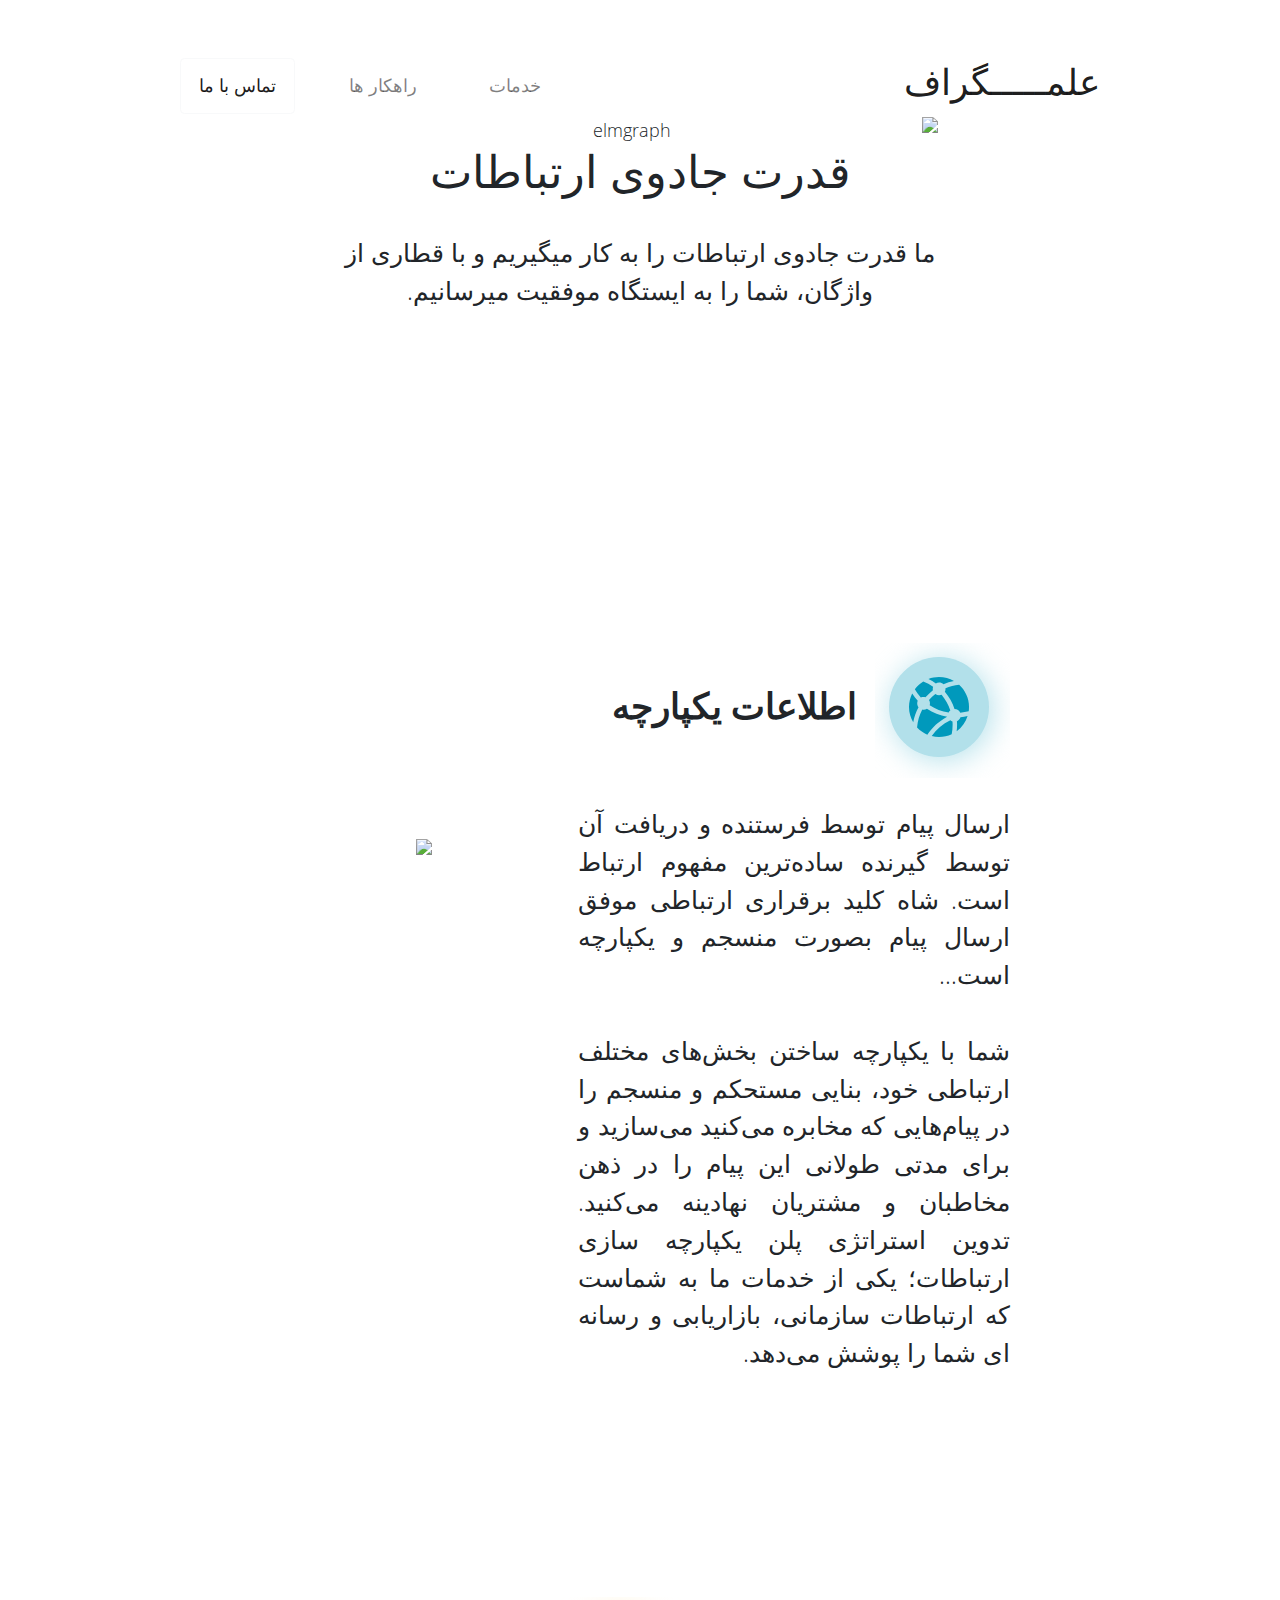
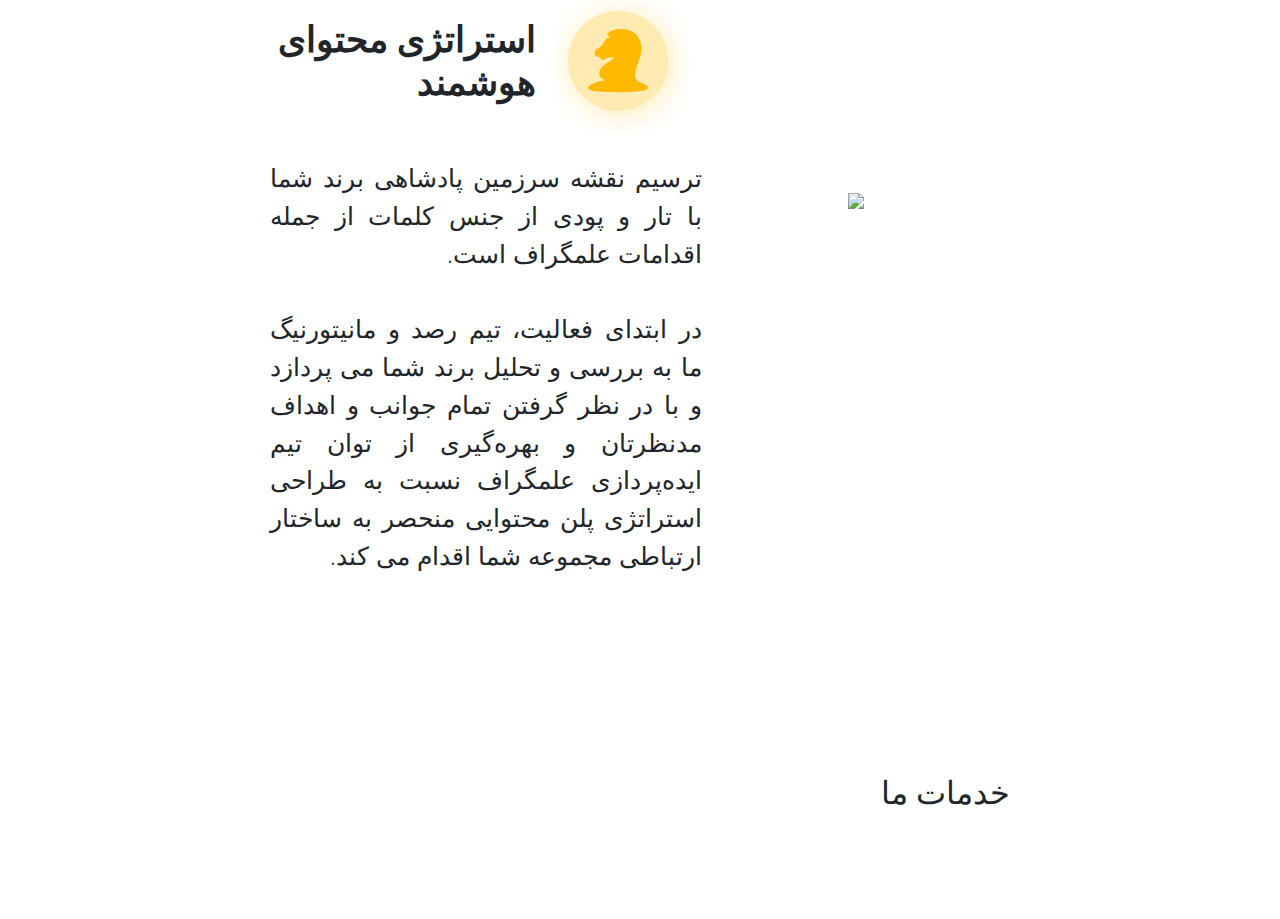
==== index.html @ 3b72de9f "first virsion" ====
<!DOCTYPE html>
<html lang="en">

<head>
  <meta charset="utf-8">
  <meta name="viewport" content="width=device-width, initial-scale=1, shrink-to-fit=no">
  <meta http-equiv="x-ua-compatible" content="ie=edge">
  <title>علمـــــگراف</title>
  <!-- Bootstrap core CSS -->
  <link rel="stylesheet" href="./css/bootstrap.min.css">
  <!-- Fluent Design Bootstrap -->
  <link rel="stylesheet" href="./css/fluent.css">
  <!-- Micon icons-->
  <link rel="stylesheet" href="./css/micon.min.css">
  <!-- Custom Styles-->
  <link rel="stylesheet" href="./css/style.css">
</head>

<body>

  <!-- Start your project here-->


  <!--Main Navigation-->
  <header class="my-5">

    <nav class="navbar navbar-expand-lg navbar-light">
      <div class="container-fluid px-8">
        <a class="navbar-brand" href="#"><h2><strong>علمـــــگراف</strong></h2></a>
        <button class="navbar-toggler" type="button" data-toggle="collapse" data-target="#navbarSupportedContent"
          aria-controls="navbarSupportedContent" aria-expanded="false" aria-label="Toggle navigation">
          <span class="navbar-toggler-icon"></span>
        </button>
        <div class="collapse navbar-collapse" id="navbarSupportedContent">
          <ul class="navbar-nav mr-auto">
            <li class="nav-item mx-3">
              <a class="nav-link" href="#">خدمات</a>
            </li>
            <li class="nav-item mx-3">
              <a class="nav-link" href="#">راهکار ها</a>
            </li>
            <li class="nav-item mx-3 active">
              <a class="nav-link border border-light rounded" href="#">تماس با ما <!--<span class="sr-only">(current)</span>--></a>
            </li>
          </ul>
        </div>
      </div>
    </nav>

    <div class="container-fluid px-8 flex-center">
      <div class="text-center wow fadeInUp d-flex flex-column align-items-center">
        <img class="img-fluid w-60" src="https://cdn.discordapp.com/attachments/441682651880095745/533031119420129280/strategy-img.png" alt="elmgraph" />
        <div class="w-100"></div>
        <h1>قدرت جادوی ارتباطات</h1>
        <br>
        <p class="font-size-medium mw-60">ما قدرت جادوی ارتباطات را به کار میگیریم و با قطاری از واژگان، شما را به ایستگاه موفقیت میرسانیم.</p>
      </div>
    </div>

  </header>
  <!--Main Navigation-->

  <!--Main Layout-->
  <main class="text-right py-5 mt-3">

    <div class="container-fluid px-15 clearfix">

      <div class="row align-items-stretch my-10">
        <div class="col-12 col-lg-7">
          <div class="w-100 d-flex my-4">
            <img class="d-flex ml-3 align-self-stretch" src="./assest/connection-img.png" alt="Generic placeholder image">
            <h2 class="mt-0 d-inline-block align-self-center font-weight-bold">اطلاعات یکپارچه</h2>
          </div>
        </div>
        <div class="col-12">
          <div class="row no-gutters">
            <div class="col-12 col-lg-7">
              <p class="font-size-medium text-justify">
                  ارسال پیام توسط فرستنده و دریافت آن توسط گیرنده ساده‌ترین مفهوم ارتباط است. شاه کلید برقراری ارتباطی موفق ارسال پیام بصورت منسجم و یکپارچه است…
                  
                  <br /><br />
    
                  شما با یکپارچه ساختن بخش‌های مختلف ارتباطی خود، بنایی مستحکم و منسجم را در پیام‌هایی که مخابره می‌کنید می‌سازید و برای مدتی طولانی این پیام را در ذهن مخاطبان و مشتریان نهادینه می‌کنید.
                  تدوین استراتژی پلن یکپارچه سازی ارتباطات؛ یکی از خدمات ما به شماست که ارتباطات سازمانی، بازاریابی و رسانه ای شما را پوشش می‌دهد.
              </p>
            </div>
            <div class="col-12 col-lg-5 p-4 text-center">
              <img class="h-100" src="https://mdbootstrap.com/img/Photos/Others/placeholder1.jpg" />
            </div>
          </div>
        </div>
      </div>

      <div class="row flex-row-reverse align-items-stretch my-10">
        <div class="col-12 col-lg-7">
          <div class="w-100 d-flex my-4">
            <img class="d-flex ml-3 align-self-stretch" src="./assest/strategy-img.png" alt="Generic placeholder image">
            <h2 class="mt-0 d-inline-block align-self-center font-weight-bold">استراتژی محتوای هوشمند</h2>
          </div>
        </div>
        <div class="col-12">
          <div class="row no-gutters">
            <div class="col-12 col-lg-7 order-2">
              <p class="font-size-medium text-justify">
                  ترسیم نقشه سرزمین پادشاهی برند شما با تار و پودی از جنس کلمات از جمله اقدامات علمگراف است.                  

                  <br /><br />

                  در ابتدای فعالیت، تیم رصد و مانیتورنیگ ما به بررسی و تحلیل برند شما می پردازد و با در نظر گرفتن تمام جوانب و اهداف مدنظرتان و بهره‌گیری از توان تیم ایده‌پردازی علمگراف نسبت به طراحی استراتژی پلن محتوایی منحصر به ساختار ارتباطی مجموعه شما اقدام می کند.
              </p>
            </div>
            <div class="col-12 col-lg-5 p-4 order-1 text-center">
              <img class="h-100" src="https://mdbootstrap.com/img/Photos/Others/placeholder1.jpg" />
            </div>
          </div>
        </div>
      </div>

      <div class="w-100 py-0 my-5">
        <h3 class="my-0">خدمات ما</h3>
      </div>

    </div>

  </main>
  <!--Main Layout-->

  <!-- /Start your project here-->

  <!-- Scripts -->
  <!-- JQuery -->
  <script type="text/javascript" src="./js/jquery-3.3.1.min.js"></script>
  <!-- Bootstrap tooltips -->
  <script type="text/javascript" src="./js/popper.min.js"></script>
  <!-- Bootstrap core JavaScript -->
  <script type="text/javascript" src="./js/bootstrap.min.js"></script>
</body>

</html>
---- css/style.css ----
html {
  font-size: 18px;
}

body {
  direction: rtl;
}

.font-size-big {
  font-size: 2rem !important
}

.font-size-huge {
  font-size: 3rem !important
}

.font-size-medium {
  font-size: 1.4rem !important
}

.w-60 {
  width: 60% !important; 
}

.mw-50 {
  max-width: 50% !important;
}

.mw-60 {
  max-width: 60% !important;
}

.my-10 {
  margin-top: 10rem;
  margin-bottom: 10rem;
}

.px-8 {
  padding-right: 8rem;
  padding-left: 8rem;
}

.px-15 {
  padding-right: 15rem;
  padding-left: 15rem;
}



.container-semi-fluid {
  width: 100% !important;
  padding: 5rem !important;
}
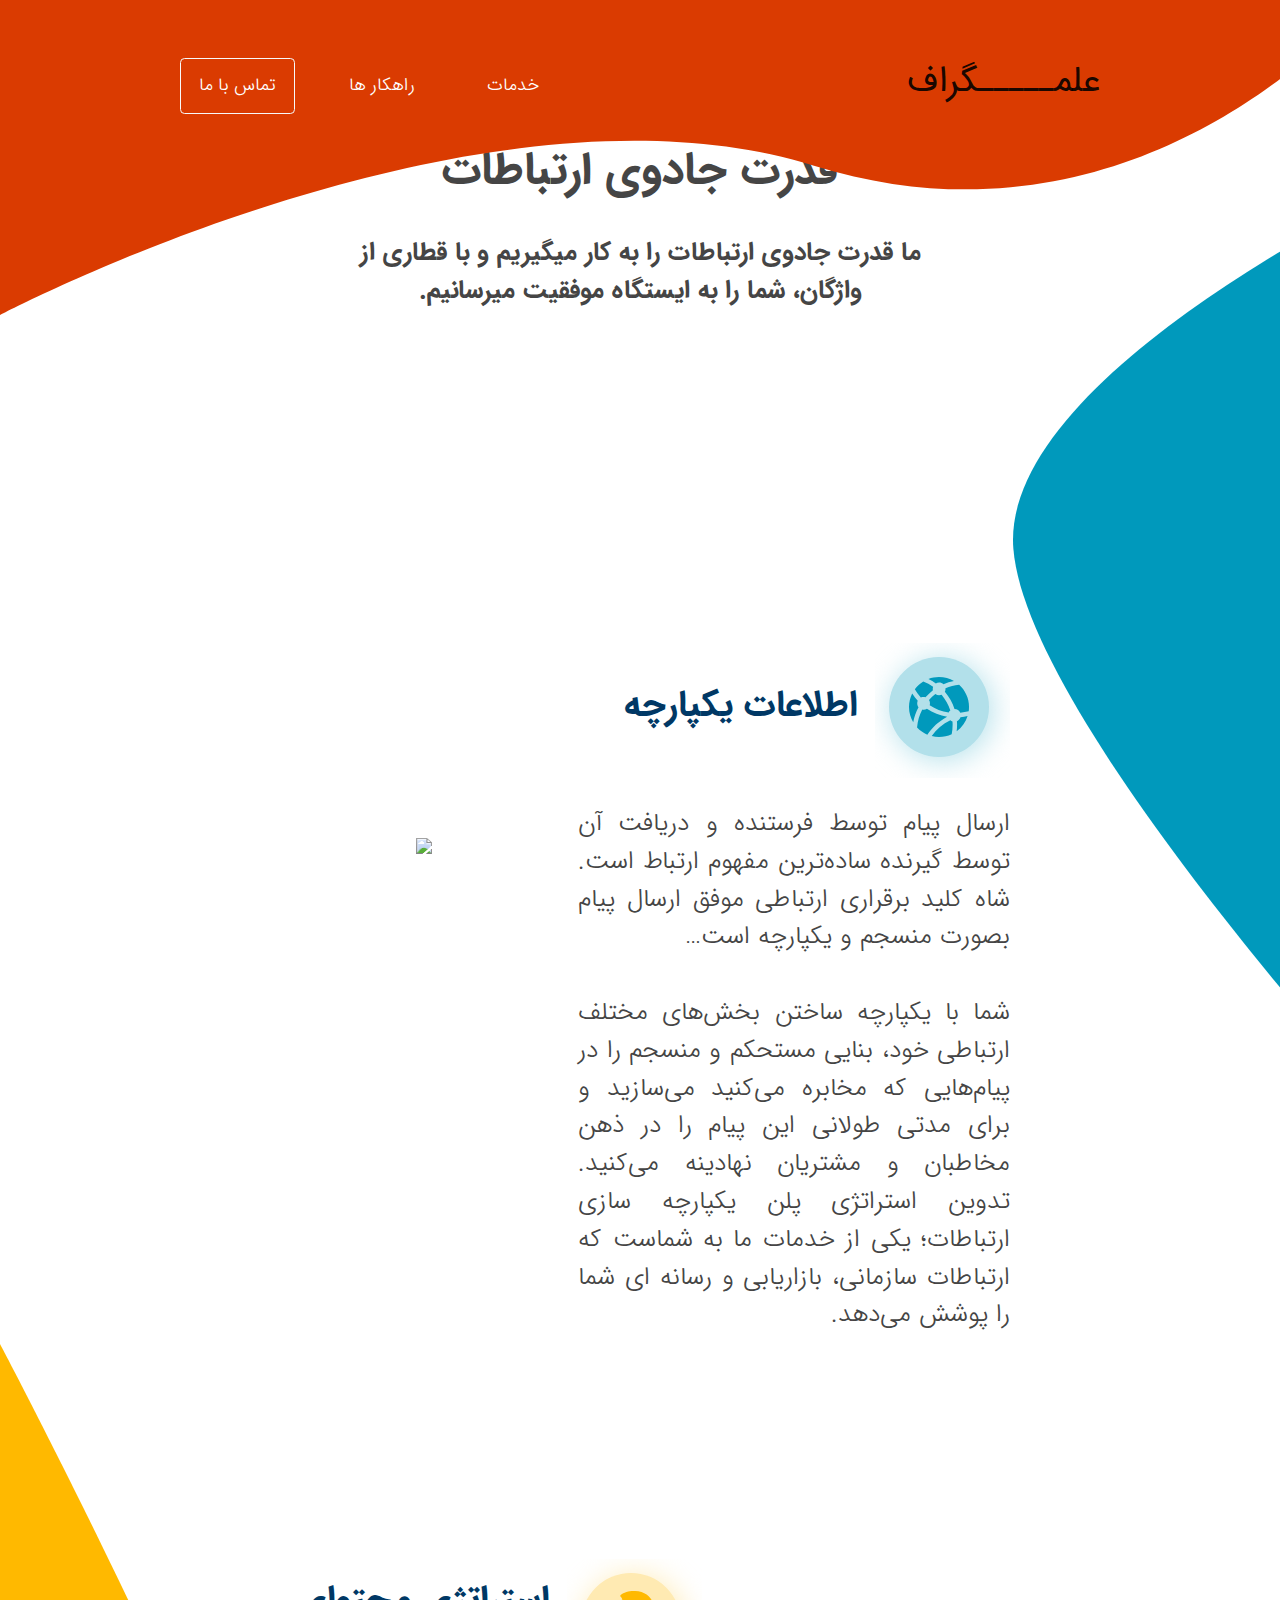
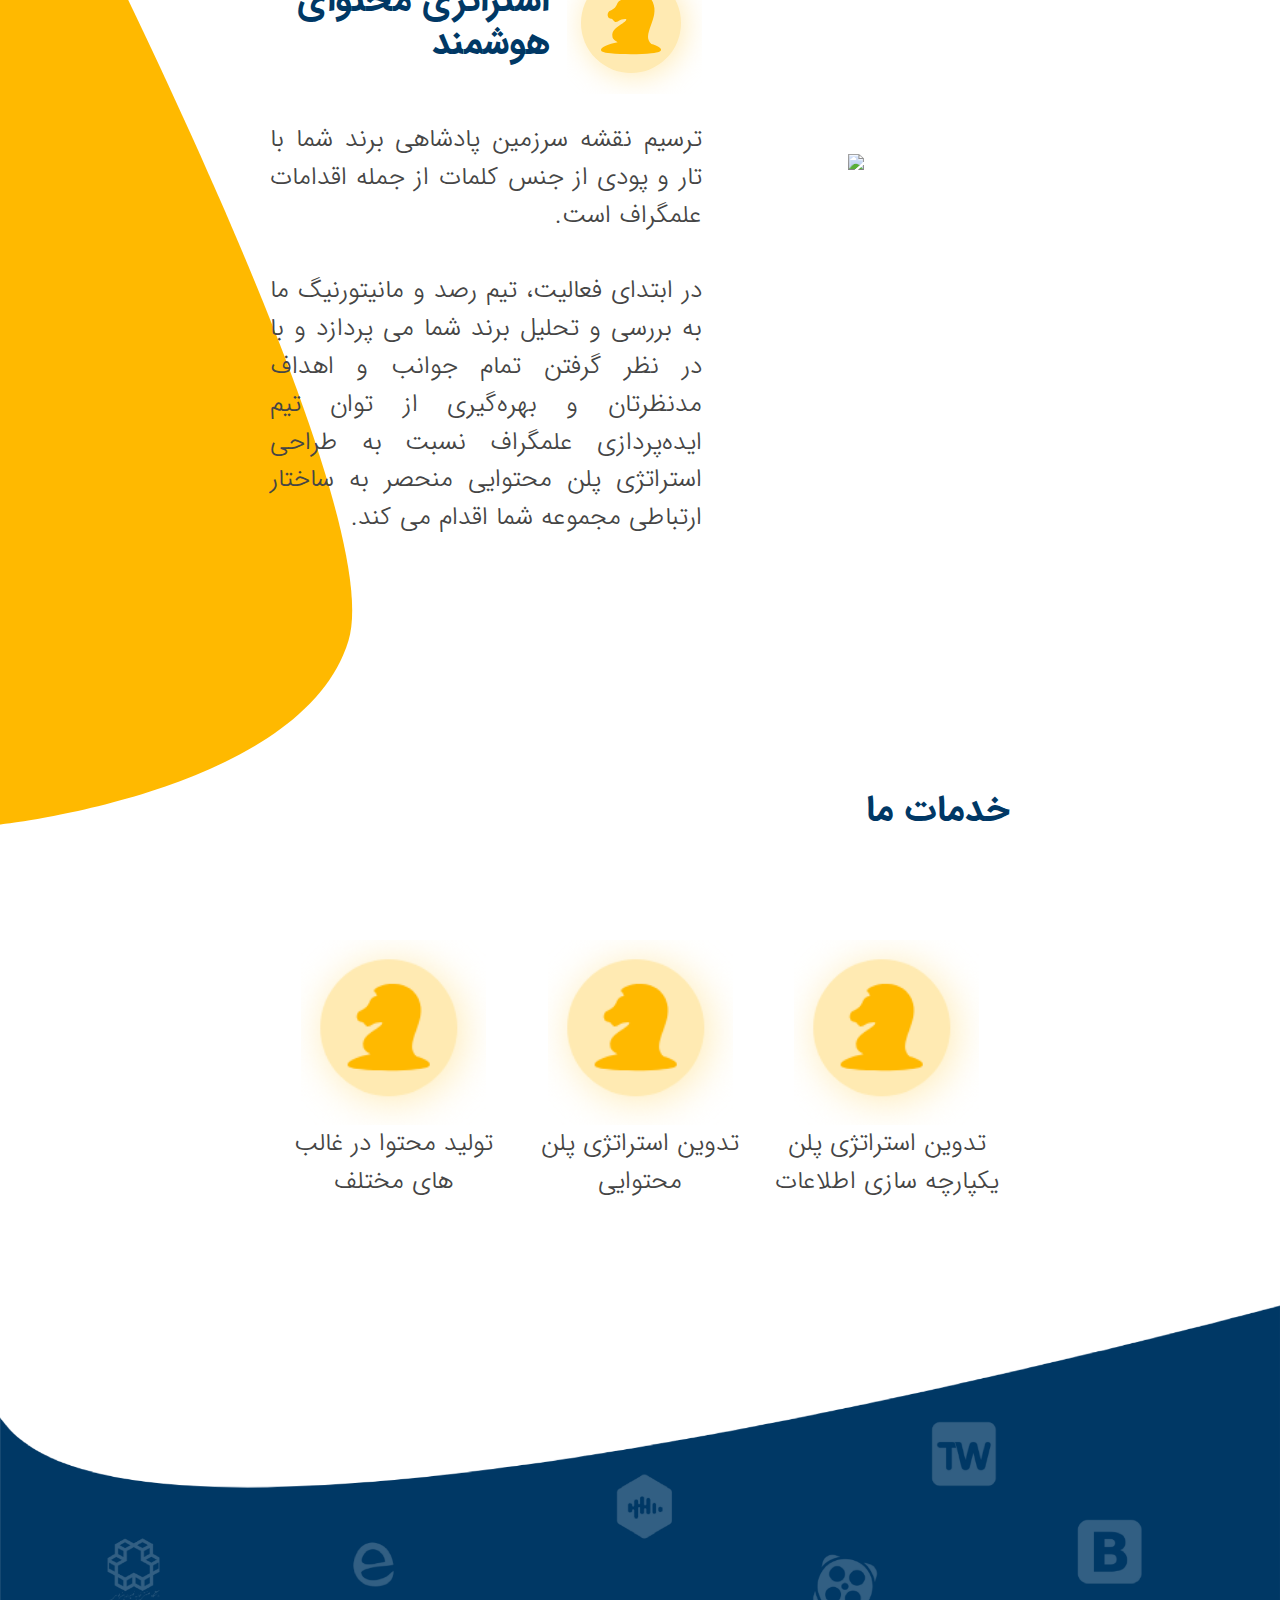
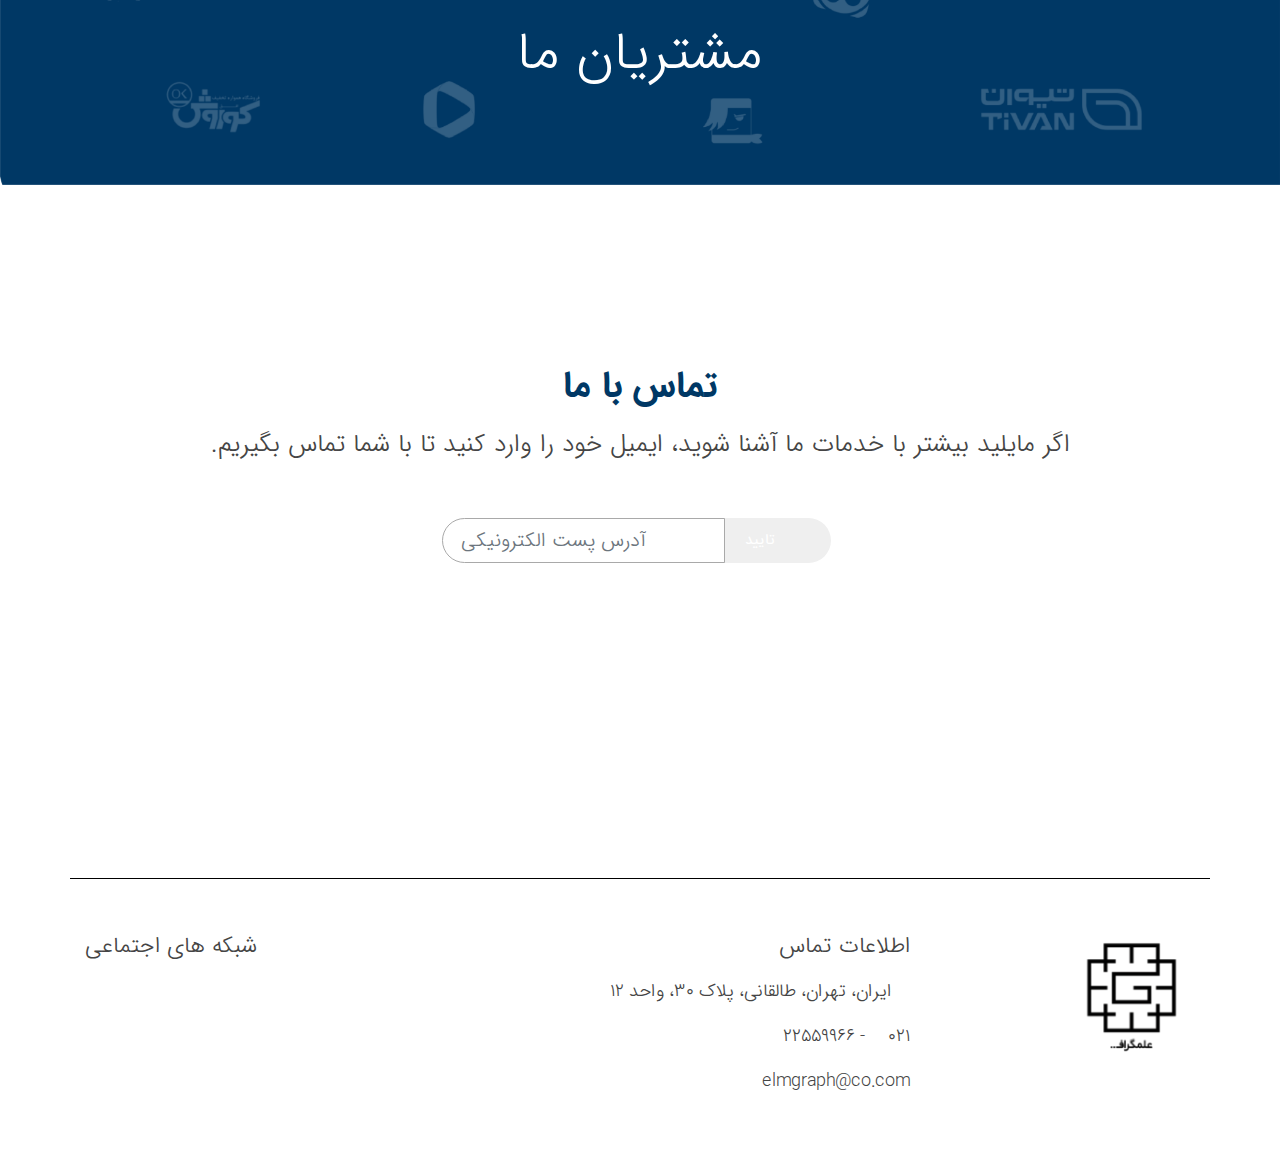
==== commit 93c65e2a: "desktop version" ====
--- a/index.html
+++ b/index.html
@@ -14,13 +14,17 @@
   <link rel="stylesheet" href="./css/micon.min.css">
   <!-- Custom Styles-->
   <link rel="stylesheet" href="./css/style.css">
+
+  <link rel="stylesheet" href="https://use.fontawesome.com/releases/v5.6.3/css/all.css" integrity="sha384-UHRtZLI+pbxtHCWp1t77Bi1L4ZtiqrqD80Kn4Z8NTSRyMA2Fd33n5dQ8lWUE00s/" crossorigin="anonymous">
+  
+  <link rel="stylesheet" href="./font/IRANSans/WebFonts/css/style.css">
 </head>
 
 <body>
 
   <!-- Start your project here-->
 
-
+  <img class="p-absolute top-0 left-0" src="./assest/red-glue.png" />
   <!--Main Navigation-->
   <header class="my-5">
 
@@ -34,13 +38,13 @@
         <div class="collapse navbar-collapse" id="navbarSupportedContent">
           <ul class="navbar-nav mr-auto">
             <li class="nav-item mx-3">
-              <a class="nav-link" href="#">خدمات</a>
+              <a class="nav-link text-white" href="#our-service">خدمات</a>
             </li>
             <li class="nav-item mx-3">
-              <a class="nav-link" href="#">راهکار ها</a>
+              <a class="nav-link text-white" href="#">راهکار ها</a>
             </li>
             <li class="nav-item mx-3 active">
-              <a class="nav-link border border-light rounded" href="#">تماس با ما <!--<span class="sr-only">(current)</span>--></a>
+              <a class="nav-link border border-light rounded text-white" href="#contact-us">تماس با ما <!--<span class="sr-only">(current)</span>--></a>
             </li>
           </ul>
         </div>
@@ -53,7 +57,7 @@
         <div class="w-100"></div>
         <h1>قدرت جادوی ارتباطات</h1>
         <br>
-        <p class="font-size-medium mw-60">ما قدرت جادوی ارتباطات را به کار میگیریم و با قطاری از واژگان، شما را به ایستگاه موفقیت میرسانیم.</p>
+        <p class="font-size-medium mw-60 font-weight-bold">ما قدرت جادوی ارتباطات را به کار میگیریم و با قطاری از واژگان، شما را به ایستگاه موفقیت میرسانیم.</p>
       </div>
     </div>
 
@@ -63,16 +67,17 @@
   <!--Main Layout-->
   <main class="text-right py-5 mt-3">
 
-    <div class="container-fluid px-15 clearfix">
-
-      <div class="row align-items-stretch my-10">
+    <div class="container-fluid px-0 clearfix">
+
+      <div class="row no-gutters p-relative align-items-stretch my-10 px-15">
+        <img class="p-absolute" style="top: -25rem; right: -9rem" src="./assest/blue-glue.png" class="p-absolute"/>
         <div class="col-12 col-lg-7">
           <div class="w-100 d-flex my-4">
             <img class="d-flex ml-3 align-self-stretch" src="./assest/connection-img.png" alt="Generic placeholder image">
-            <h2 class="mt-0 d-inline-block align-self-center font-weight-bold">اطلاعات یکپارچه</h2>
-          </div>
-        </div>
-        <div class="col-12">
+            <h2 class="mt-0 d-inline-block align-self-center text-blue font-weight-bold">اطلاعات یکپارچه</h2>
+          </div>
+        </div>
+        <div class="col-12 p-relative">
           <div class="row no-gutters">
             <div class="col-12 col-lg-7">
               <p class="font-size-medium text-justify">
@@ -91,11 +96,12 @@
         </div>
       </div>
 
-      <div class="row flex-row-reverse align-items-stretch my-10">
+      <div class="row no-gutters p-relative flex-row-reverse align-items-stretch my-10 px-15 overflow-x-hidden">
+        <img class="p-absolute" style="bottom: -15rem; left: 0rem" src="./assest/yellow-glue.png" class="p-absolute"/>
         <div class="col-12 col-lg-7">
           <div class="w-100 d-flex my-4">
             <img class="d-flex ml-3 align-self-stretch" src="./assest/strategy-img.png" alt="Generic placeholder image">
-            <h2 class="mt-0 d-inline-block align-self-center font-weight-bold">استراتژی محتوای هوشمند</h2>
+            <h2 class="mt-0 d-inline-block align-self-center text-blue font-weight-bold">استراتژی محتوای هوشمند</h2>
           </div>
         </div>
         <div class="col-12">
@@ -116,14 +122,126 @@
         </div>
       </div>
 
-      <div class="w-100 py-0 my-5">
-        <h3 class="my-0">خدمات ما</h3>
+      <div class="w-100 py-5 px-15" id="our-service">
+        <h2 class="my-0 text-blue font-weight-bold">خدمات ما</h2>
+      </div>
+
+      <div class="row no-gutters align-items-center my-5 px-15">
+        <div class="col square-col p-0 d-flex">
+          <div class="square-col-contet w-100 m-0 p-0 text-center">
+            <img class="d-flex mx-auto w-75 align-self-stretch" src="./assest/strategy-img.png" alt="Generic placeholder image">            
+            <p class="font-size-medium p-0 m-0">
+              تدوین استراتژی پلن یکپارچه سازی اطلاعات
+            </p>
+          </div>
+        </div>
+        <div class="col square-col p-0 d-flex">
+          <div class="square-col-contet w-100 m-0 p-0 text-center">
+            <img class="d-flex mx-auto w-75 align-self-stretch" src="./assest/strategy-img.png" alt="Generic placeholder image">            
+            <p class="font-size-medium p-0 m-0">
+              تدوین استراتژی پلن محتوایی
+            </p>
+          </div>
+        </div>
+        <div class="col square-col p-0 d-flex">
+          <div class="square-col-contet w-100 m-0 p-0 text-center">
+            <img class="d-flex mx-auto w-75 align-self-stretch" src="./assest/strategy-img.png" alt="Generic placeholder image">            
+            <p class="font-size-medium p-0 m-0">
+              تولید محتوا در غالب های مختلف
+            </p>
+          </div>
+        </div>
+      </div>
+
+      <div class="row no-gutters justify-content-center p-relative w-100 p-0 m-0">
+        <img class="w-100 h-100" src="./assest/customers-background-img.png" />
+        <p class="p-absolute bottom-5rem m-0 p-0 font-size-huge text-white">مشتریان ما</p>
+      </div>
+
+      <div class="row no-gutters my-10 flex-column justify-content-center" id="contact-us">
+        <h2 class="text-center text-blue font-weight-bold mb-3">تماس با ما</h2>
+        <p class="font-size-medium text-center mb-5">اگر مایلید بیشتر با خدمات ما آشنا شوید، ایمیل خود را وارد کنید تا با شما تماس بگیریم.</p>
+        <form class="form-inline md-form flex-row-reverse mx-auto mb-4 min-width-300">
+          <input class="form-control outline-none mr-0 smooth-rounded-left px-3 text-left" type="email" placeholder="آدرس پست الکترونیکی" aria-label="Search">
+          <button class="btn aqua-gradient btn-sm text-white align-self-stretch smooth-rounded my-0 ml-0 px-5 ml--3" type="submit">تایید</button>
+        </form>
       </div>
 
     </div>
 
   </main>
   <!--Main Layout-->
+
+  <!-- Footer -->
+  <footer class="font-small py-5">
+    <!-- Footer Links -->
+    <div class="container text-center text-md-left myfooter pt-5">
+      <!-- Grid row -->
+      <div class="row">
+        <!-- Grid column -->
+        <div class="col-md-3 d-flex mt-md-0 mt-3 ml-auto">
+          <!-- Content -->
+          <img class="w-50 h-auto align-self-baseline" src="./assest/footer/logo.png" />
+        </div>
+        <!-- Grid column -->
+
+        <hr class="clearfix w-100 d-md-none pb-3">
+
+        <!-- Grid column -->
+        <div class="col-md-6 mb-md-0 mb-3 text-right">
+            <!-- Links -->
+            <h5 class="text-uppercase">اطلاعات تماس</h5>
+            <div class="mt-3">
+              <div class="my-3">
+                <span>
+                  <i class="fas fa-map-marker-alt fa-lg white-text ml-3"></i>
+                  ایران، تهران، طالقانی، پلاک ۳۰، واحد ۱۲
+                </span>
+              </div>
+              <div class="my-3">
+                <span>
+                  <i class="fas fa-phone fa-lg white-text ml-3"></i>
+                  ۰۲۱ - ۲۲۵۵۹۹۶۶
+                </span>
+              </div>
+              <div class="my-3">
+                <span>
+                  <i class="fas fa-envelope fa-lg white-text ml-3"></i>
+                  elmgraph@co.com
+                </span>
+              </div>
+            </div>
+          </div>
+          <!-- Grid column -->
+
+          <!-- Grid column -->
+          <div class="col-md-3 mb-md-0 mb-3 flex-center">
+            <!-- Links -->
+            <h5 class="w-100 text-uppercase">شبکه های اجتماعی</h5>
+            
+            <div class="d-flex flex-row mt-3 mr-5">
+              <a class="fb-ic">
+                <i class="fab fa-linkedin-in fa-lg white-text mr-md-5 mr-3 fa-2x"> </i>
+              </a>
+              <a class="fb-ic">
+                <i class="fab fa-instagram fa-lg white-text mr-md-5 mr-3 fa-2x"> </i>
+              </a>
+              <a class="fb-ic">
+                <i class="fab fa-facebook-f fa-lg white-text mr-md-5 mr-3 fa-2x"> </i>
+              </a>
+            </div>
+          </div>
+          <!-- Grid column -->
+
+      </div>
+      <!-- Grid row -->
+
+    </div>
+    <!-- Footer Links -->
+
+  </footer>
+  <!-- Footer -->
+
 
   <!-- /Start your project here-->
 
--- a/css/style.css
+++ b/css/style.css
@@ -4,6 +4,16 @@
 
 body {
   direction: rtl;
+  overflow-x: hidden;
+  color: #454545 !important;
+}
+
+.text-blue {
+  color: #003865 !important;
+}
+
+.text-grey {
+  color: #454545 !important;
 }
 
 .font-size-big {
@@ -31,23 +41,111 @@
 }
 
 .my-10 {
-  margin-top: 10rem;
-  margin-bottom: 10rem;
+  margin-top: 10rem !important;
+  margin-bottom: 10rem !important;
 }
 
 .px-8 {
-  padding-right: 8rem;
-  padding-left: 8rem;
+  padding-right: 8rem !important;
+  padding-left: 8rem !important;
 }
 
 .px-15 {
-  padding-right: 15rem;
-  padding-left: 15rem;
+  padding-right: 15rem !important;
+  padding-left: 15rem !important;
 }
 
-
+.min-width-300 {
+  min-width: 300px;
+}
 
 .container-semi-fluid {
   width: 100% !important;
   padding: 5rem !important;
+}
+
+.pt-100 {
+  padding-top: 100%;
+}
+
+.outline-none {
+  outline: none !important
+}
+
+.square-col:before {
+  content: '';
+  width: 0;
+  padding-top: 100%;
+}
+
+/* .square-col:before {
+  content: '';
+  width: 0;
+} */
+
+.square-col:before,
+.square-col-contet {
+  white-space: normal;
+  display: inline-block;
+  vertical-align: middle;
+  max-width: 100%;
+}
+
+.square-col:before {
+  padding-top: 100%;
+  /* makes expand to a square */
+}
+
+.square-col:hover {
+  box-shadow: 1px 1px 1px 1px black
+}
+
+.bottom-5rem {
+  bottom: 5rem;
+}
+
+.p-absolute {
+  position: absolute;
+}
+
+.p-relative {
+  position: relative;
+}
+
+.smooth-rounded-left {
+  border-top-left-radius: 40px !important;
+  border-bottom-left-radius: 40px !important;
+}
+
+.smooth-rounded-right {
+  border-top-right-radius: 40px !important;
+  border-bottom-right-radius: 40px !important;
+}
+
+.smooth-rounded {
+  border-radius: 40px !important;
+}
+
+.ml--3 {
+  margin-left: -2rem !important;
+}
+
+.mr--3 {
+  margin-right: -2rem !important;
+}
+
+.myfooter {
+  border-top: 1px solid black
+}
+
+.top-0 {
+  top: 0 !important;
+}
+
+.left-0 {
+  left: 0 !important;
+}
+
+.nav-item .nav-link:hover {
+  text-decoration: none !important;
 }--- a/font/IRANSans/WebFonts/css/style.css
+++ b/font/IRANSans/WebFonts/css/style.css
@@ -0,0 +1,189 @@
+﻿@import url(fontiran.css); /* لینک فایلی که وظیفه بارگذاری فونت ها را برعهده دارد */
+body {
+	font-family: IRANSans !important;
+	font-weight: 300;
+	direction: rtl;
+	margin: 0;
+}
+h1, h2, h3, h4, h5, h6,input, textarea {
+	font-family: IRANSans !important;
+}
+h1 {
+	font-weight: bold;
+}
+.wrapper {
+	max-width: 900px;
+	margin: 0 auto;
+}
+.ltr {
+	direction: ltr;
+}
+.text-right {
+	text-align: right;
+}
+.text-center {
+	text-align: center;
+}
+.text-left {
+	text-align: left;
+}
+.text-small {
+	font-size: 0.8em;
+}
+.text-xsmall {
+	font-size: 0.6em;
+}
+.text-large {
+	font-size: 1.2em;
+}
+.text-xlarge {
+	font-size: 1.4em;
+}
+.text-underline {
+	text-decoration:underline;
+}
+.text-ultralight {
+	font-weight: 200;
+}
+.text-light {
+	font-weight: 300;
+}
+.text-regular {
+	font-weight: normal;
+}
+.text-medium {
+	font-weight: 500;
+}
+.text-bold {
+	font-weight: bold;
+}
+.text-black {
+	font-weight: 900;
+}
+blockquote {
+	font-weight: 500;
+	padding: 10px;
+	border: 1px dashed #666666;
+}
+
+.mainbox {
+	width: 100%;
+	background-color: #EFEFEF;
+	display: table;
+	margin-bottom: 30px;
+	border-right: 8px solid #FFFF33;
+}
+
+.mainboxnegativ {
+	width: 100%;
+	background-color: #000000;
+	display: table;
+	margin-bottom: 30px;
+	border-right: 8px solid #FFFF33;
+	color: #F9F9F9;
+}
+
+.mainbox2 {
+	font-size: 1em;
+	width: 90%;
+	padding-right: 20px;
+	padding-top: 10px;
+	padding-bottom: 10px;
+}
+
+.mainbox3 {
+	width: 100%;
+	background-color: #b8b8b8;
+	display: table;
+	margin-bottom: 30px;
+	border-right: 8px solid #bd70ff;
+}
+
+.mainbox2negativ {
+	font-size: 1em;
+	color: #F9F9F9;
+	background-color: #000000;
+	padding-right: 20px;
+}
+
+.farsiparagraph {
+	font-size: 1em;
+	width: 47%;
+	float:right;
+	padding-right: 20px;
+	padding-top: 10px;
+	padding-bottom: 10px;
+
+}
+.englishparagraph {
+	font-size: 1em;
+	width: 47%;
+	float: left;
+	direction:ltr;
+	padding-left: 20px;
+	padding-top: 10px;
+	padding-bottom: 10px;
+
+
+}
+.rightbox {
+	width: 60%;
+	padding-right: 20px;
+	padding-left: 5px;
+	float: right;
+	margin-left: 10px;
+	margin-bottom: 0px;
+	min-width: 0px;
+	background-color: #F7F7F7;
+
+}
+
+.titelbox {
+	width: 60%;
+	padding-right: 25px;
+	padding-left: 0px;
+	float: right;
+	margin-left: 10px;
+	margin-bottom: 0px;
+	min-width: 0px;
+	background-color: #F2F2F2;
+	color: #4B4B4B;
+}
+
+
+.lefttbox {
+	
+	padding-right: 20px;
+	padding-left: 4px;
+	float: right;
+	margin-bottom: 10px;
+	min-width: 0px;
+}
+
+.alphabet {
+	width: 35%;
+	float: left;
+	font-size: 21em;
+	text-align: center;
+	font-weight: 500;
+	color: #999999;
+}
+
+.alphabet2 {
+	width: 35%;
+	float: left;
+	direction: ltr;
+	font-size: 1.6em;
+	text-align: left;
+	font-weight: 500;
+	color: #333333;
+	margin-top: 100px;
+}
+.footer {
+	font-weight: 300;
+	font-size: 0.7em;
+	text-align: center;
+	direction: ltr;
+	margin-bottom: 0px;
+	padding-bottom: 0px;
+}
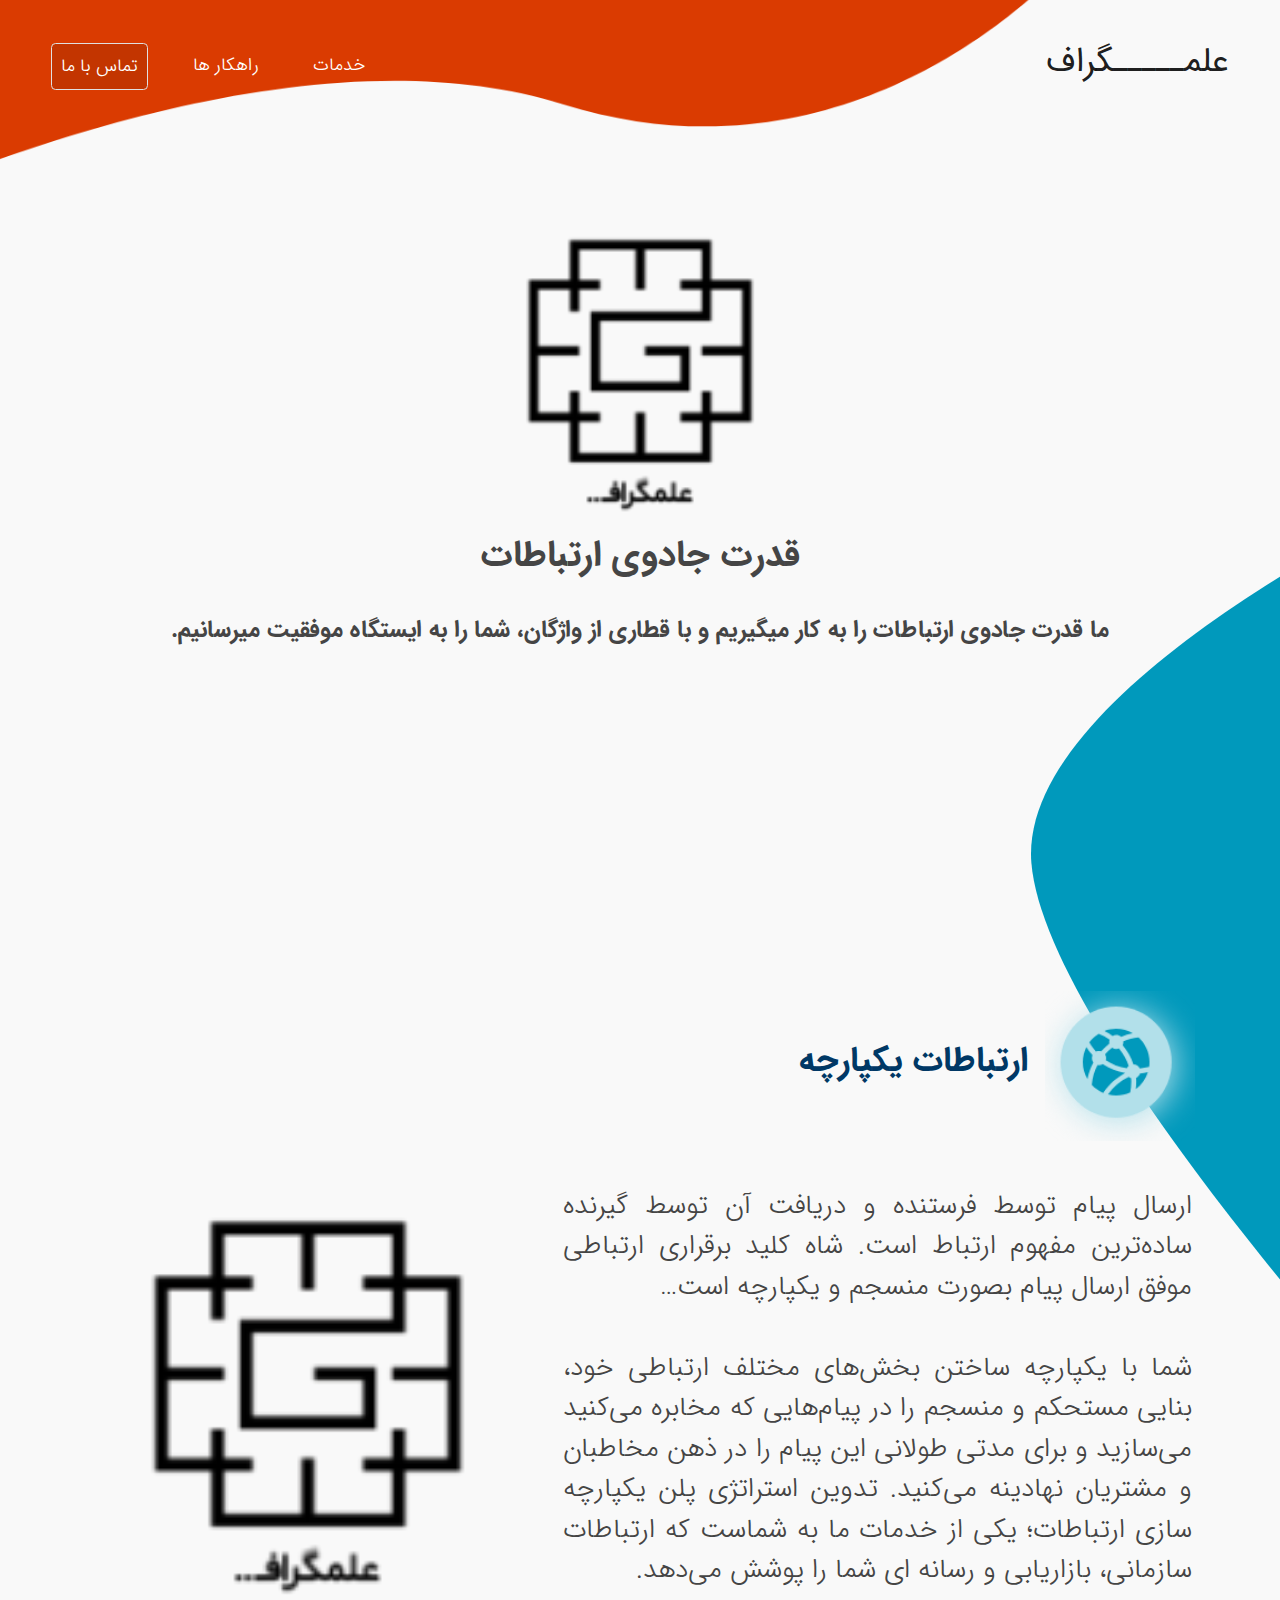
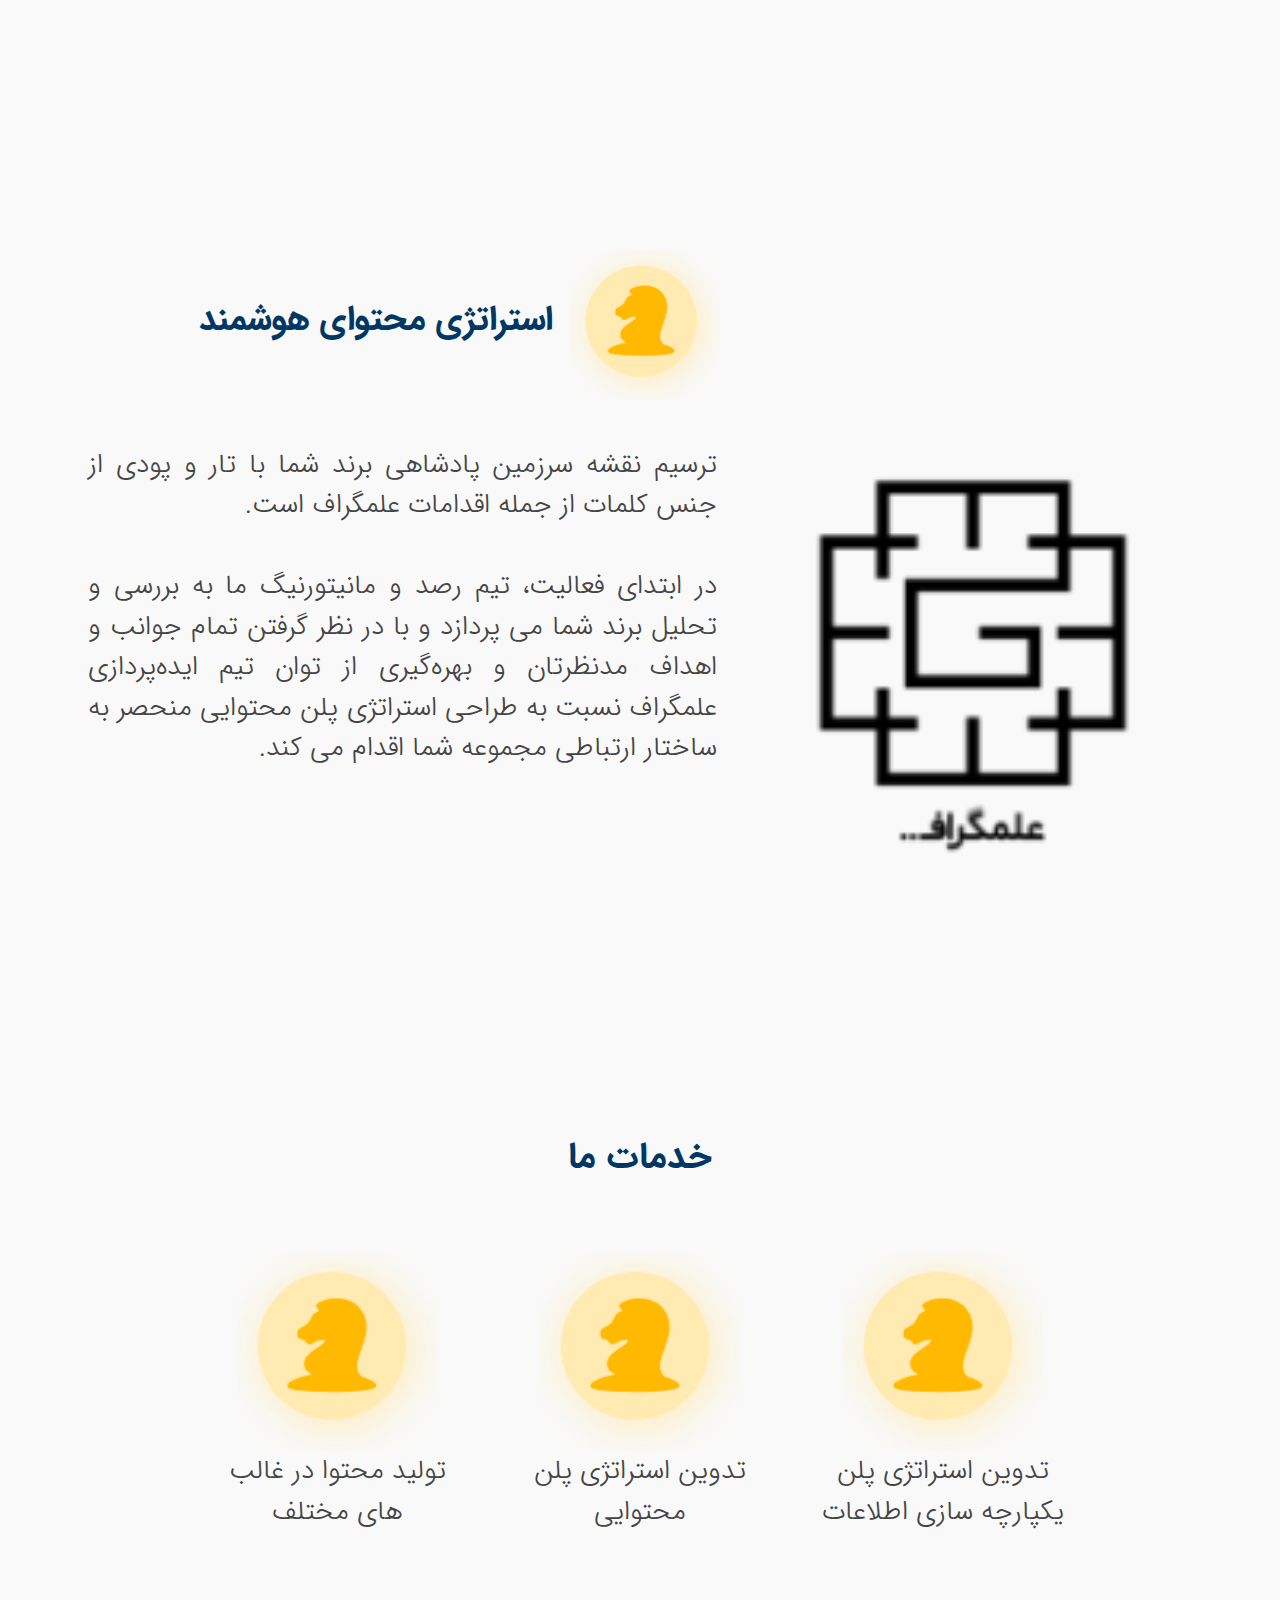
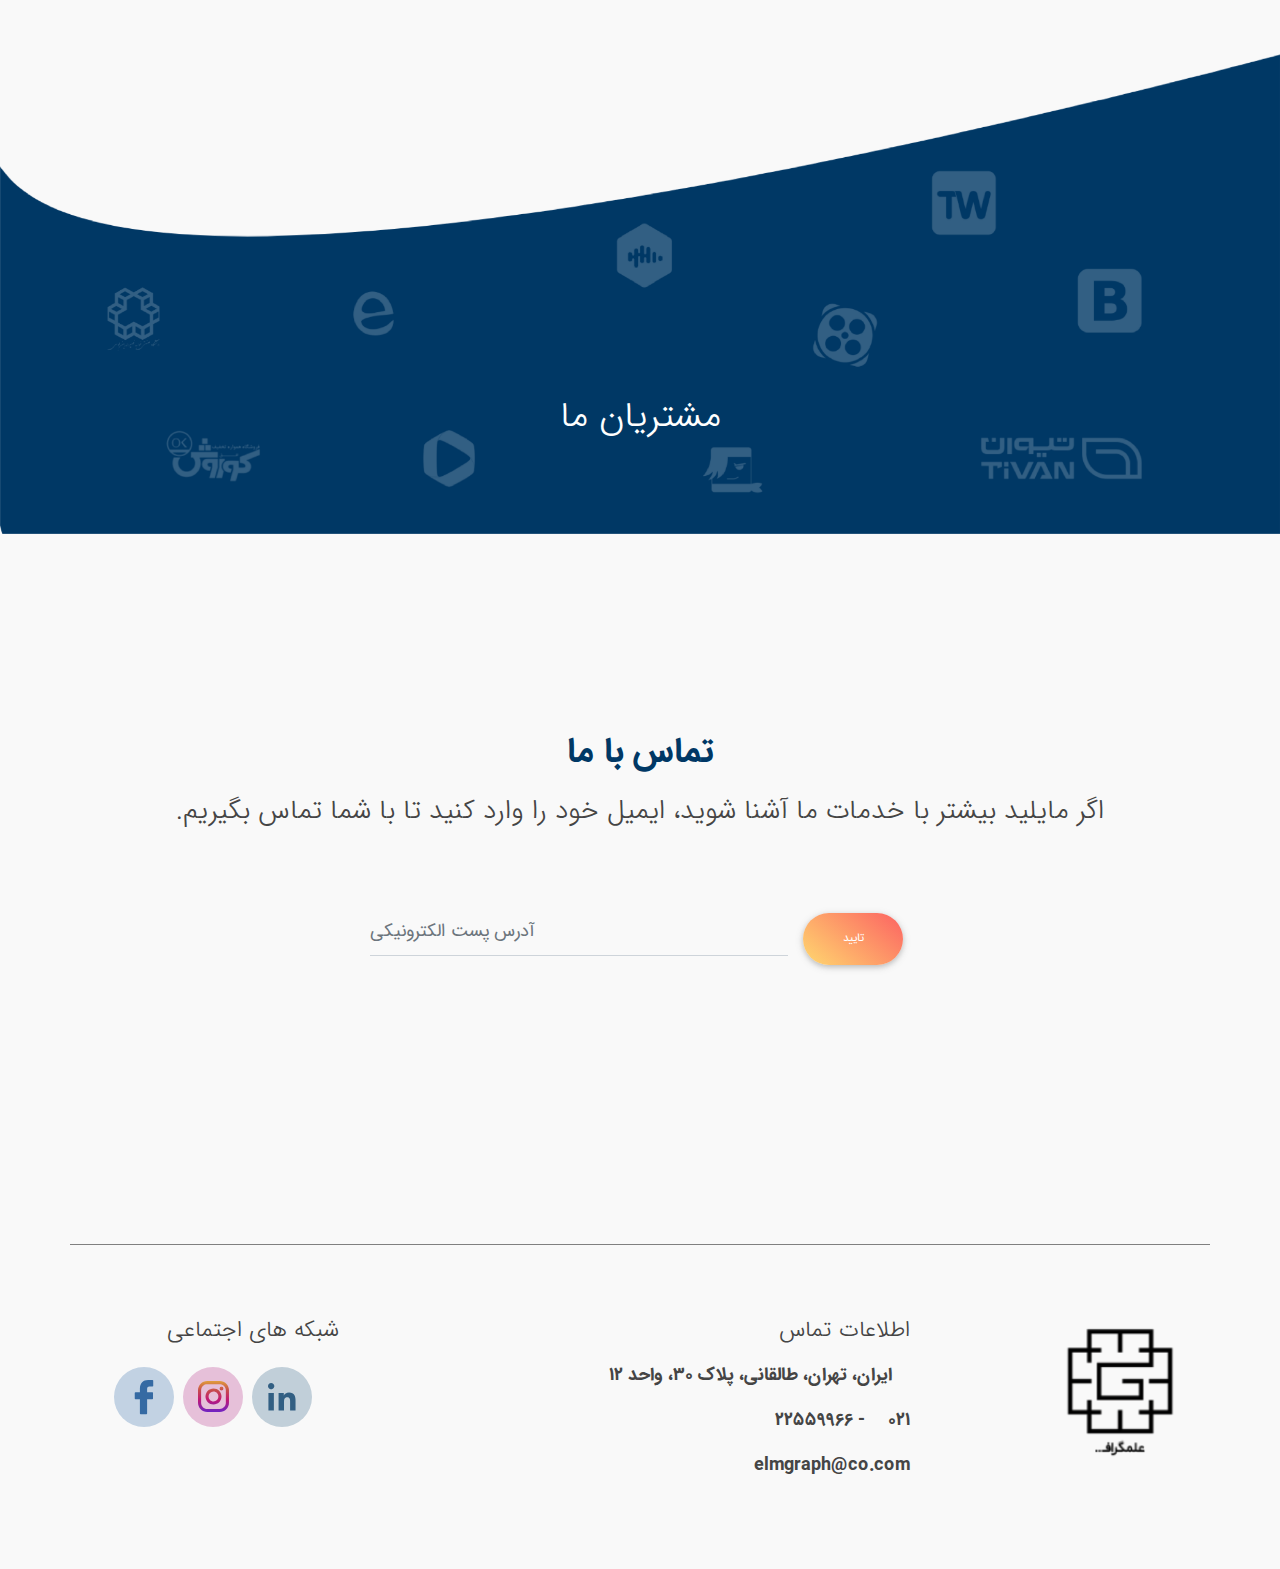
==== commit eeaac275: "landing page created" ====
--- a/index.html
+++ b/index.html
@@ -1,35 +1,30 @@
 <!DOCTYPE html>
 <html lang="en">
-
 <head>
   <meta charset="utf-8">
-  <meta name="viewport" content="width=device-width, initial-scale=1, shrink-to-fit=no">
+  <meta name="viewport" content="width=device-width, initial-scale=1.0">
   <meta http-equiv="x-ua-compatible" content="ie=edge">
   <title>علمـــــگراف</title>
   <!-- Bootstrap core CSS -->
   <link rel="stylesheet" href="./css/bootstrap.min.css">
   <!-- Fluent Design Bootstrap -->
-  <link rel="stylesheet" href="./css/fluent.css">
-  <!-- Micon icons-->
-  <link rel="stylesheet" href="./css/micon.min.css">
-  <!-- Custom Styles-->
+  <link rel="stylesheet" href="./css/mdb.css">
+  <!-- Custom Styles -->
   <link rel="stylesheet" href="./css/style.css">
-
+  <!-- Fontawsome -->
   <link rel="stylesheet" href="https://use.fontawesome.com/releases/v5.6.3/css/all.css" integrity="sha384-UHRtZLI+pbxtHCWp1t77Bi1L4ZtiqrqD80Kn4Z8NTSRyMA2Fd33n5dQ8lWUE00s/" crossorigin="anonymous">
-  
+  <!-- IRANSANS -->
   <link rel="stylesheet" href="./font/IRANSans/WebFonts/css/style.css">
 </head>
-
 <body>
-
   <!-- Start your project here-->
-
-  <img class="p-absolute top-0 left-0" src="./assest/red-glue.png" />
+  <div class="red-glue">
+    <img class="img-responsive red-glue-image" src="./assest/red-glue.png"/>
+  </div>
   <!--Main Navigation-->
-  <header class="my-5">
-
-    <nav class="navbar navbar-expand-lg navbar-light">
-      <div class="container-fluid px-8">
+  <header class="my-4">
+    <nav class="navbar navbar-expand-lg navbar-light no-shaddow">
+      <div class="container-fluid">
         <a class="navbar-brand" href="#"><h2><strong>علمـــــگراف</strong></h2></a>
         <button class="navbar-toggler" type="button" data-toggle="collapse" data-target="#navbarSupportedContent"
           aria-controls="navbarSupportedContent" aria-expanded="false" aria-label="Toggle navigation">
@@ -41,7 +36,7 @@
               <a class="nav-link text-white" href="#our-service">خدمات</a>
             </li>
             <li class="nav-item mx-3">
-              <a class="nav-link text-white" href="#">راهکار ها</a>
+              <a class="nav-link text-white" href="#solutions">راهکار ها</a>
             </li>
             <li class="nav-item mx-3 active">
               <a class="nav-link border border-light rounded text-white" href="#contact-us">تماس با ما <!--<span class="sr-only">(current)</span>--></a>
@@ -51,83 +46,83 @@
       </div>
     </nav>
 
-    <div class="container-fluid px-8 flex-center">
+    <div class="container-fluid flex-center py-5 mt-5 main-title">
       <div class="text-center wow fadeInUp d-flex flex-column align-items-center">
-        <img class="img-fluid w-60" src="https://cdn.discordapp.com/attachments/441682651880095745/533031119420129280/strategy-img.png" alt="elmgraph" />
+        <img class="img-responsive" src="./assest/footer/logo.png" alt="elmgraph" />
         <div class="w-100"></div>
         <h1>قدرت جادوی ارتباطات</h1>
         <br>
-        <p class="font-size-medium mw-60 font-weight-bold">ما قدرت جادوی ارتباطات را به کار میگیریم و با قطاری از واژگان، شما را به ایستگاه موفقیت میرسانیم.</p>
-      </div>
-    </div>
-
+        <p class="font-size-normal font-weight-bold">ما قدرت جادوی ارتباطات را به کار میگیریم و با قطاری از واژگان، شما را به ایستگاه موفقیت میرسانیم.</p>
+      </div>
+    </div>
   </header>
   <!--Main Navigation-->
 
   <!--Main Layout-->
-  <main class="text-right py-5 mt-3">
-
-    <div class="container-fluid px-0 clearfix">
-
-      <div class="row no-gutters p-relative align-items-stretch my-10 px-15">
-        <img class="p-absolute" style="top: -25rem; right: -9rem" src="./assest/blue-glue.png" class="p-absolute"/>
+  <main class="text-right py-5 mt-3 p-relative">
+    <div class="container clearfix">
+      <div class="row align-items-stretch my-10" id="solutions">
+        <div class="blue-glue">
+          <img class="blue-glue-image img-responsive"z src="./assest/blue-glue.png"/>
+        </div>
         <div class="col-12 col-lg-7">
           <div class="w-100 d-flex my-4">
-            <img class="d-flex ml-3 align-self-stretch" src="./assest/connection-img.png" alt="Generic placeholder image">
-            <h2 class="mt-0 d-inline-block align-self-center text-blue font-weight-bold">اطلاعات یکپارچه</h2>
-          </div>
-        </div>
-        <div class="col-12 p-relative">
-          <div class="row no-gutters">
-            <div class="col-12 col-lg-7">
-              <p class="font-size-medium text-justify">
-                  ارسال پیام توسط فرستنده و دریافت آن توسط گیرنده ساده‌ترین مفهوم ارتباط است. شاه کلید برقراری ارتباطی موفق ارسال پیام بصورت منسجم و یکپارچه است…
-                  
-                  <br /><br />
-    
-                  شما با یکپارچه ساختن بخش‌های مختلف ارتباطی خود، بنایی مستحکم و منسجم را در پیام‌هایی که مخابره می‌کنید می‌سازید و برای مدتی طولانی این پیام را در ذهن مخاطبان و مشتریان نهادینه می‌کنید.
-                  تدوین استراتژی پلن یکپارچه سازی ارتباطات؛ یکی از خدمات ما به شماست که ارتباطات سازمانی، بازاریابی و رسانه ای شما را پوشش می‌دهد.
-              </p>
-            </div>
-            <div class="col-12 col-lg-5 p-4 text-center">
-              <img class="h-100" src="https://mdbootstrap.com/img/Photos/Others/placeholder1.jpg" />
-            </div>
-          </div>
-        </div>
-      </div>
-
-      <div class="row no-gutters p-relative flex-row-reverse align-items-stretch my-10 px-15 overflow-x-hidden">
-        <img class="p-absolute" style="bottom: -15rem; left: 0rem" src="./assest/yellow-glue.png" class="p-absolute"/>
+            <img class="d-flex ml-3 align-self-stretch main-titles-logo" src="./assest/connection-img.png" alt="Generic placeholder image">
+            <h2 class="mt-0 d-inline-block align-self-center text-blue font-weight-bold">ارتباطات یکپارچه</h2>
+          </div>
+        </div>
+        <div class="w-100"></div>
+        <div class="row no-gutters">
+          <div class="col-12 col-lg-5 p-3 order-lg-2 text-center">
+            <img class="img-responsive w-100" src="./assest/footer/logo.png" />
+          </div>
+          <div class="col-12 col-lg-7">
+            <p class="font-size-medium order-lg-1 text-justify p-3">
+              ارسال پیام توسط فرستنده و دریافت آن توسط گیرنده ساده‌ترین مفهوم ارتباط است. شاه کلید برقراری ارتباطی موفق ارسال پیام بصورت منسجم و یکپارچه است…
+              
+              <br /><br />
+
+              شما با یکپارچه ساختن بخش‌های مختلف ارتباطی خود، بنایی مستحکم و منسجم را در پیام‌هایی که مخابره می‌کنید می‌سازید و برای مدتی طولانی این پیام را در ذهن مخاطبان و مشتریان نهادینه می‌کنید.
+              تدوین استراتژی پلن یکپارچه سازی ارتباطات؛ یکی از خدمات ما به شماست که ارتباطات سازمانی، بازاریابی و رسانه ای شما را پوشش می‌دهد.
+            </p>
+          </div>
+        </div>
+      </div>
+
+      <div class="row p-relative flex-row-reverse align-items-stretch my-10 overflow-x-hidden">
+        <div class="yellow-glue">
+          <img class="yellow-glue-image img-responsive"z src="./assest/yellow-glue.png"/>
+        </div>
+
         <div class="col-12 col-lg-7">
           <div class="w-100 d-flex my-4">
-            <img class="d-flex ml-3 align-self-stretch" src="./assest/strategy-img.png" alt="Generic placeholder image">
+            <img class="d-flex ml-3 align-self-stretch main-titles-logo"  src="./assest/strategy-img.png" alt="Generic placeholder image">
             <h2 class="mt-0 d-inline-block align-self-center text-blue font-weight-bold">استراتژی محتوای هوشمند</h2>
           </div>
         </div>
-        <div class="col-12">
-          <div class="row no-gutters">
-            <div class="col-12 col-lg-7 order-2">
-              <p class="font-size-medium text-justify">
-                  ترسیم نقشه سرزمین پادشاهی برند شما با تار و پودی از جنس کلمات از جمله اقدامات علمگراف است.                  
-
-                  <br /><br />
-
-                  در ابتدای فعالیت، تیم رصد و مانیتورنیگ ما به بررسی و تحلیل برند شما می پردازد و با در نظر گرفتن تمام جوانب و اهداف مدنظرتان و بهره‌گیری از توان تیم ایده‌پردازی علمگراف نسبت به طراحی استراتژی پلن محتوایی منحصر به ساختار ارتباطی مجموعه شما اقدام می کند.
-              </p>
-            </div>
-            <div class="col-12 col-lg-5 p-4 order-1 text-center">
-              <img class="h-100" src="https://mdbootstrap.com/img/Photos/Others/placeholder1.jpg" />
-            </div>
-          </div>
-        </div>
-      </div>
-
-      <div class="w-100 py-5 px-15" id="our-service">
-        <h2 class="my-0 text-blue font-weight-bold">خدمات ما</h2>
-      </div>
-
-      <div class="row no-gutters align-items-center my-5 px-15">
-        <div class="col square-col p-0 d-flex">
+        <div class="w-100"></div>
+        <div class="row no-gutters flex-row-reverse">
+          <div class="col-12 col-lg-5 p-3 order-lg-2 text-center">
+            <img class="img-responsive w-100" src="./assest/footer/logo.png" />
+          </div>
+          <div class="col-12 col-lg-7">
+            <p class="font-size-medium order-lg-1 text-justify p-3">
+                ترسیم نقشه سرزمین پادشاهی برند شما با تار و پودی از جنس کلمات از جمله اقدامات علمگراف است.                  
+
+                <br /><br />
+
+                در ابتدای فعالیت، تیم رصد و مانیتورنیگ ما به بررسی و تحلیل برند شما می پردازد و با در نظر گرفتن تمام جوانب و اهداف مدنظرتان و بهره‌گیری از توان تیم ایده‌پردازی علمگراف نسبت به طراحی استراتژی پلن محتوایی منحصر به ساختار ارتباطی مجموعه شما اقدام می کند.
+            </p>
+          </div>
+        </div>
+      </div>
+
+      <div class="row align-items-center justify-content-center my-5">
+        <div class="w-100 py-5 px-3" id="our-service">
+          <h1 class="my-0 text-blue font-weight-bold text-center">خدمات ما</h1>
+        </div>
+    
+        <div class="col-xs-12 col-sm-4 col-md-3 square-col p-2 m-2 d-flex">
           <div class="square-col-contet w-100 m-0 p-0 text-center">
             <img class="d-flex mx-auto w-75 align-self-stretch" src="./assest/strategy-img.png" alt="Generic placeholder image">            
             <p class="font-size-medium p-0 m-0">
@@ -135,7 +130,7 @@
             </p>
           </div>
         </div>
-        <div class="col square-col p-0 d-flex">
+        <div class="col-xs-12 col-sm-4 col-md-3 square-col p-2 m-2 d-flex">
           <div class="square-col-contet w-100 m-0 p-0 text-center">
             <img class="d-flex mx-auto w-75 align-self-stretch" src="./assest/strategy-img.png" alt="Generic placeholder image">            
             <p class="font-size-medium p-0 m-0">
@@ -143,7 +138,7 @@
             </p>
           </div>
         </div>
-        <div class="col square-col p-0 d-flex">
+        <div class="col-xs-12 col-sm-4 col-md-3 square-col p-2 m-2 d-flex">
           <div class="square-col-contet w-100 m-0 p-0 text-center">
             <img class="d-flex mx-auto w-75 align-self-stretch" src="./assest/strategy-img.png" alt="Generic placeholder image">            
             <p class="font-size-medium p-0 m-0">
@@ -152,97 +147,77 @@
           </div>
         </div>
       </div>
-
-      <div class="row no-gutters justify-content-center p-relative w-100 p-0 m-0">
-        <img class="w-100 h-100" src="./assest/customers-background-img.png" />
-        <p class="p-absolute bottom-5rem m-0 p-0 font-size-huge text-white">مشتریان ما</p>
-      </div>
-
-      <div class="row no-gutters my-10 flex-column justify-content-center" id="contact-us">
+    </div>
+
+    <div class="d-flex justify-content-center p-relative our-customers">
+      <img class="h-100" src="./assest/customers-background-img.png" />
+      <p class="p-absolute bottom-5rem m-0 p-0 font-size-huge text-white">مشتریان ما</p>
+    </div>
+
+    <div class="container clearfix">
+      <div class="row my-10 flex-column p-3 justify-content-center" id="contact-us">
         <h2 class="text-center text-blue font-weight-bold mb-3">تماس با ما</h2>
         <p class="font-size-medium text-center mb-5">اگر مایلید بیشتر با خدمات ما آشنا شوید، ایمیل خود را وارد کنید تا با شما تماس بگیریم.</p>
-        <form class="form-inline md-form flex-row-reverse mx-auto mb-4 min-width-300">
-          <input class="form-control outline-none mr-0 smooth-rounded-left px-3 text-left" type="email" placeholder="آدرس پست الکترونیکی" aria-label="Search">
-          <button class="btn aqua-gradient btn-sm text-white align-self-stretch smooth-rounded my-0 ml-0 px-5 ml--3" type="submit">تایید</button>
+        <form class="form-inline md-form align-items-stretch flex-row-reverse mx-auto mb-4">
+          <input class="form-control mr-sm-2 text-left flex-one" type="text" placeholder="آدرس پست الکترونیکی" aria-label="Search">
+          <button class="btn peach-gradient btn-rounded btn-sm smooth-rounded my-0" type="submit">تایید</button>
         </form>
-      </div>
-
-    </div>
-
+      </div>    
+    </div>
   </main>
   <!--Main Layout-->
 
   <!-- Footer -->
-  <footer class="font-small py-5">
-    <!-- Footer Links -->
-    <div class="container text-center text-md-left myfooter pt-5">
-      <!-- Grid row -->
-      <div class="row">
-        <!-- Grid column -->
-        <div class="col-md-3 d-flex mt-md-0 mt-3 ml-auto">
-          <!-- Content -->
-          <img class="w-50 h-auto align-self-baseline" src="./assest/footer/logo.png" />
-        </div>
-        <!-- Grid column -->
-
-        <hr class="clearfix w-100 d-md-none pb-3">
-
-        <!-- Grid column -->
-        <div class="col-md-6 mb-md-0 mb-3 text-right">
-            <!-- Links -->
-            <h5 class="text-uppercase">اطلاعات تماس</h5>
-            <div class="mt-3">
-              <div class="my-3">
-                <span>
-                  <i class="fas fa-map-marker-alt fa-lg white-text ml-3"></i>
-                  ایران، تهران، طالقانی، پلاک ۳۰، واحد ۱۲
-                </span>
-              </div>
-              <div class="my-3">
-                <span>
-                  <i class="fas fa-phone fa-lg white-text ml-3"></i>
-                  ۰۲۱ - ۲۲۵۵۹۹۶۶
-                </span>
-              </div>
-              <div class="my-3">
-                <span>
-                  <i class="fas fa-envelope fa-lg white-text ml-3"></i>
-                  elmgraph@co.com
-                </span>
-              </div>
-            </div>
-          </div>
-          <!-- Grid column -->
-
-          <!-- Grid column -->
-          <div class="col-md-3 mb-md-0 mb-3 flex-center">
-            <!-- Links -->
-            <h5 class="w-100 text-uppercase">شبکه های اجتماعی</h5>
-            
-            <div class="d-flex flex-row mt-3 mr-5">
-              <a class="fb-ic">
-                <i class="fab fa-linkedin-in fa-lg white-text mr-md-5 mr-3 fa-2x"> </i>
-              </a>
-              <a class="fb-ic">
-                <i class="fab fa-instagram fa-lg white-text mr-md-5 mr-3 fa-2x"> </i>
-              </a>
-              <a class="fb-ic">
-                <i class="fab fa-facebook-f fa-lg white-text mr-md-5 mr-3 fa-2x"> </i>
-              </a>
-            </div>
-          </div>
-          <!-- Grid column -->
-
-      </div>
-      <!-- Grid row -->
-
-    </div>
-    <!-- Footer Links -->
-
+  <footer class="container text-center py-5">
+    <div class="row">
+      <div class="col-xs-12 col-sm-12 col-md-6 order-xs-2 order-sm-2 order-md-2 my-3 text-right">
+        <h5 class="text-uppercase">اطلاعات تماس</h5>
+        <div class="mt-3">
+          <div class="my-3">
+            <span>
+              <i class="fas fa-map-marker-alt fa-lg ml-3"></i>
+              ایران، تهران، طالقانی، پلاک ۳۰، واحد ۱۲
+            </span>
+          </div>
+          <div class="my-3">
+            <span>
+              <i class="fas fa-phone fa-lg ml-3"></i>
+              ۰۲۱ - ۲۲۵۵۹۹۶۶
+            </span>
+          </div>
+          <div class="my-3">
+            <span>
+              <i class="fas fa-envelope fa-lg ml-3"></i>
+              elmgraph@co.com
+            </span>
+          </div>
+        </div>
+      </div>
+      
+      <div class="col-xs-12 col-sm-12 col-md-3 order-xs-1 order-sm-1 order-md-1 mt-3 justify-content-center">
+        <img class="w-50 h-auto align-self-baseline" src="./assest/footer/logo.png" />
+      </div>
+
+      <div class="col-xs-12 col-sm-6 col-md-3 order-xs-3 order-sm-3 order-md-3 my-3 mx-auto">
+        <h5 class="w-100 text-uppercase">شبکه های اجتماعی</h5>
+        <div class="d-flex flex-row mt-3 mx-auto justify-content-center">
+          <a class="m-1">
+            <img src="./assest/footer/linkedin.png"/>
+            <!-- <i class="fab fa-linkedin-in fa-lg mr-md-5 mr-3 fa-2x"> </i> -->
+          </a>
+          <a class="m-1">
+            <img src="./assest/footer/instagram.png"/>
+            <!-- <i class="fab fa-instagram fa-lg mr-md-5 mr-3 fa-2x"> </i> -->
+          </a>
+          <a class="m-1">
+            <img src="./assest/footer/facebook.png"/>
+            <!-- <i class="fab fa-facebook-f fa-lg mr-md-5 mr-3 fa-2x"> </i> -->
+          </a>
+        </div>
+      </div>
+    </div>
   </footer>
   <!-- Footer -->
-
-
   <!-- /Start your project here-->
 
   <!-- Scripts -->
@@ -252,6 +227,8 @@
   <script type="text/javascript" src="./js/popper.min.js"></script>
   <!-- Bootstrap core JavaScript -->
   <script type="text/javascript" src="./js/bootstrap.min.js"></script>
+  <!-- MDB JavaScript -->
+  <script type="text/javascript" src="./js/mdb.js"></script>
 </body>
 
 </html>
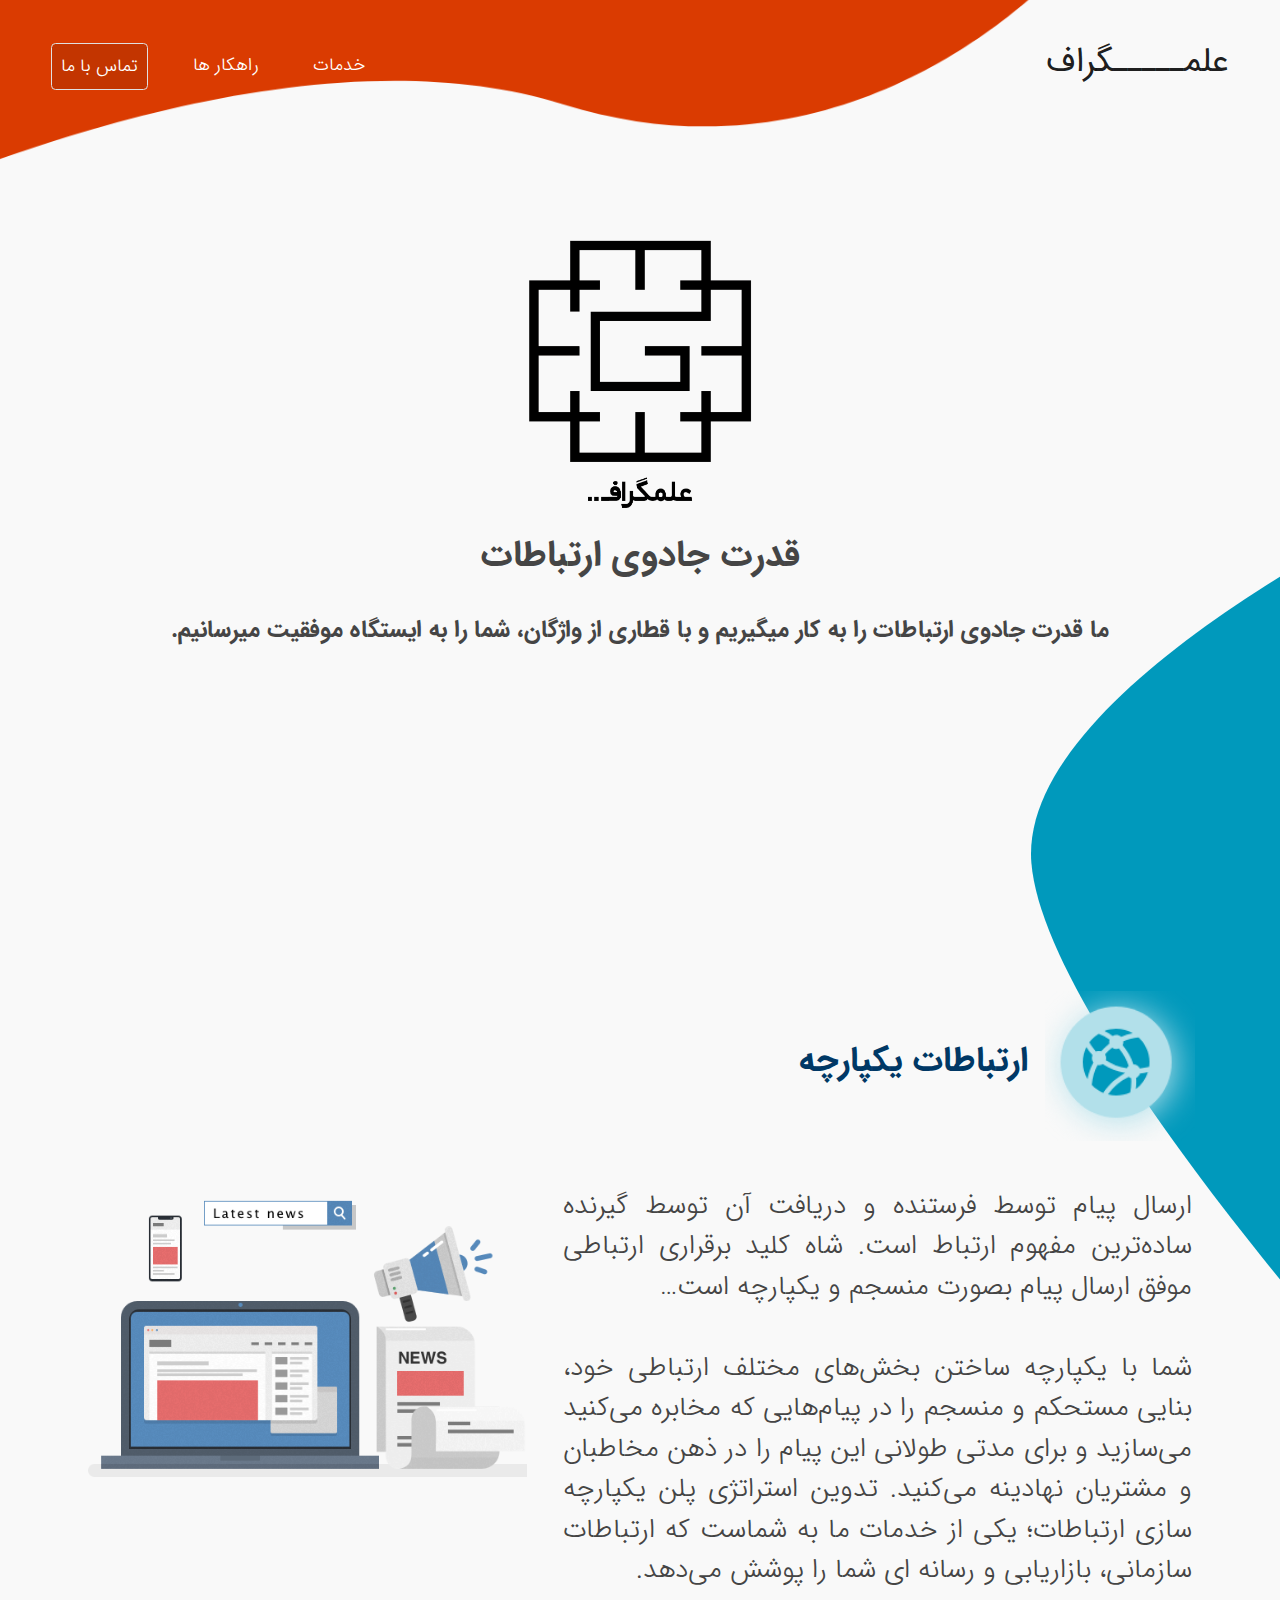
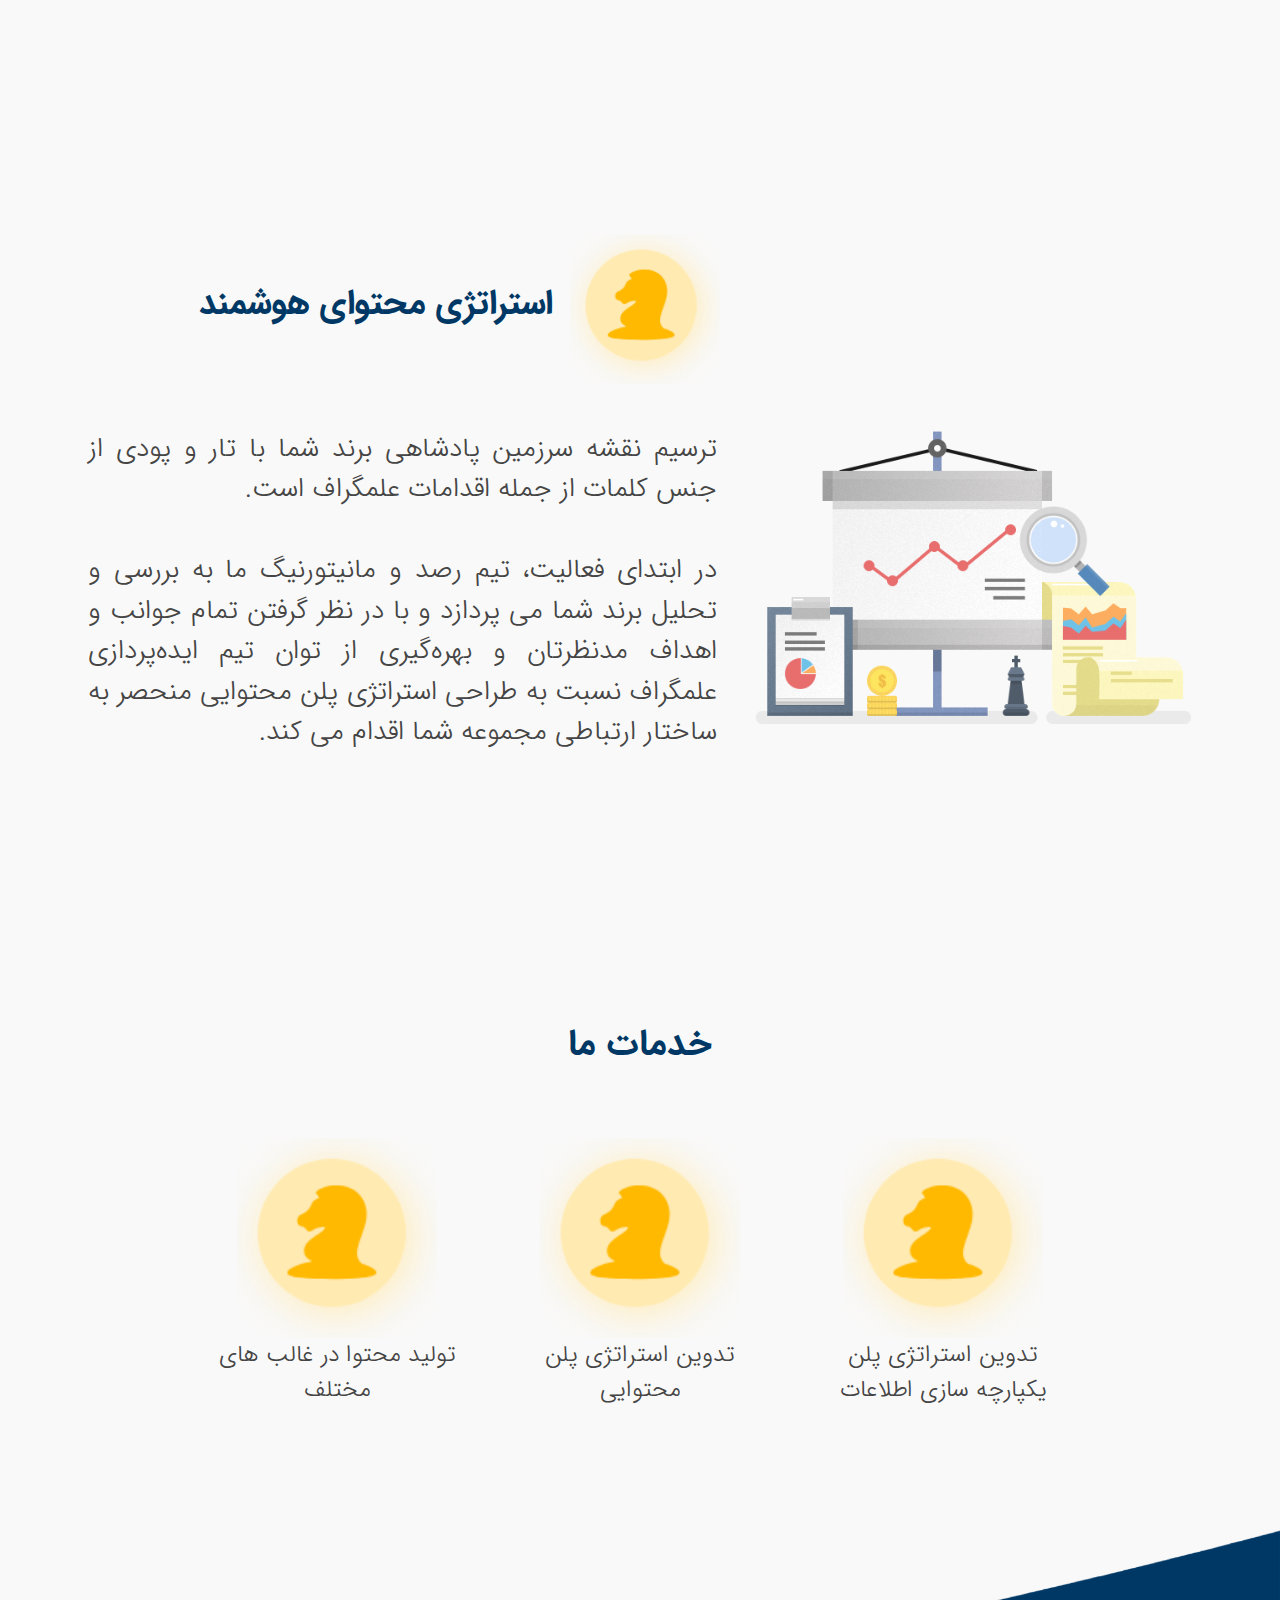
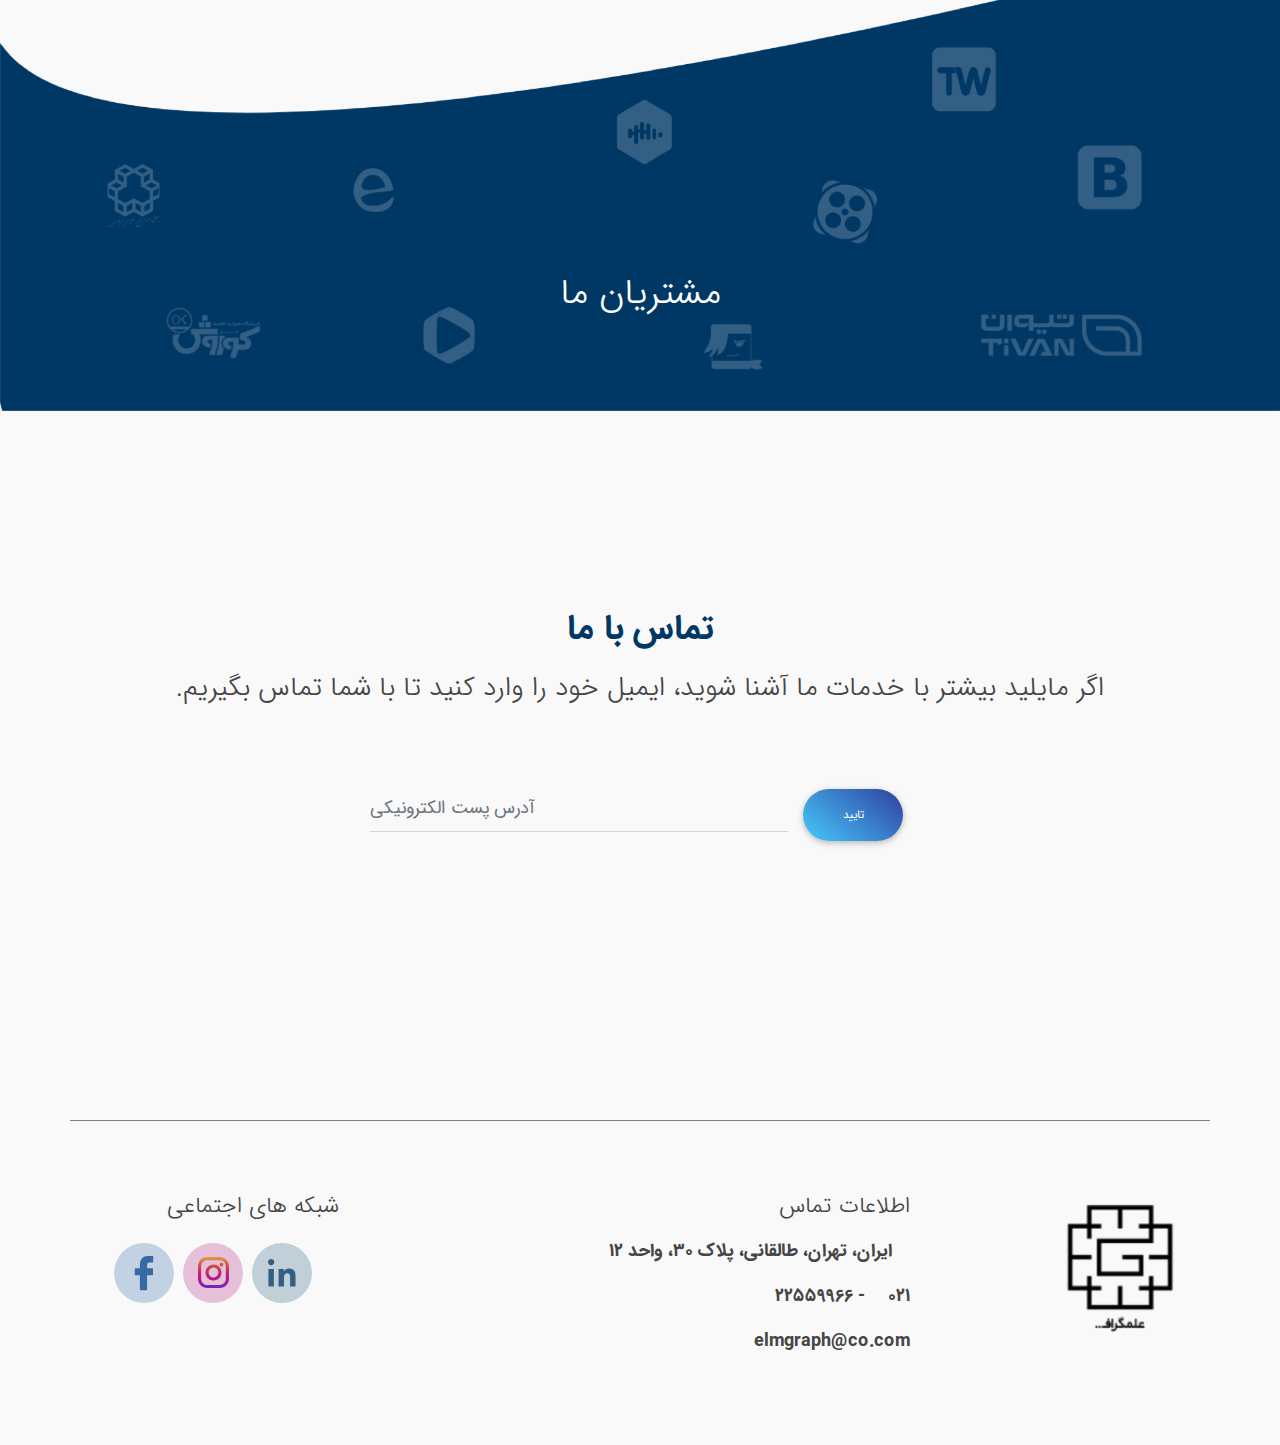
==== commit 0d41a35c: "images added" ====
--- a/index.html
+++ b/index.html
@@ -48,7 +48,7 @@
 
     <div class="container-fluid flex-center py-5 mt-5 main-title">
       <div class="text-center wow fadeInUp d-flex flex-column align-items-center">
-        <img class="img-responsive" src="./assest/footer/logo.png" alt="elmgraph" />
+        <img class="img-responsive" src="./assest/big-logo.png" alt="elmgraph" />
         <div class="w-100"></div>
         <h1>قدرت جادوی ارتباطات</h1>
         <br>
@@ -59,7 +59,7 @@
   <!--Main Navigation-->
 
   <!--Main Layout-->
-  <main class="text-right py-5 mt-3 p-relative">
+  <main class="text-right py-5 mt-3 p-relative top-section">
     <div class="container clearfix">
       <div class="row align-items-stretch my-10" id="solutions">
         <div class="blue-glue">
@@ -74,7 +74,7 @@
         <div class="w-100"></div>
         <div class="row no-gutters">
           <div class="col-12 col-lg-5 p-3 order-lg-2 text-center">
-            <img class="img-responsive w-100" src="./assest/footer/logo.png" />
+            <img class="img-responsive w-100" src="./assest/sync-connection.png" />
           </div>
           <div class="col-12 col-lg-7">
             <p class="font-size-medium order-lg-1 text-justify p-3">
@@ -103,7 +103,7 @@
         <div class="w-100"></div>
         <div class="row no-gutters flex-row-reverse">
           <div class="col-12 col-lg-5 p-3 order-lg-2 text-center">
-            <img class="img-responsive w-100" src="./assest/footer/logo.png" />
+            <img class="img-responsive w-100" src="./assest/smart-strategy-img.png" />
           </div>
           <div class="col-12 col-lg-7">
             <p class="font-size-medium order-lg-1 text-justify p-3">
@@ -125,7 +125,7 @@
         <div class="col-xs-12 col-sm-4 col-md-3 square-col p-2 m-2 d-flex">
           <div class="square-col-contet w-100 m-0 p-0 text-center">
             <img class="d-flex mx-auto w-75 align-self-stretch" src="./assest/strategy-img.png" alt="Generic placeholder image">            
-            <p class="font-size-medium p-0 m-0">
+            <p class="font-size-normal p-0 m-0">
               تدوین استراتژی پلن یکپارچه سازی اطلاعات
             </p>
           </div>
@@ -133,7 +133,7 @@
         <div class="col-xs-12 col-sm-4 col-md-3 square-col p-2 m-2 d-flex">
           <div class="square-col-contet w-100 m-0 p-0 text-center">
             <img class="d-flex mx-auto w-75 align-self-stretch" src="./assest/strategy-img.png" alt="Generic placeholder image">            
-            <p class="font-size-medium p-0 m-0">
+            <p class="font-size-normal p-0 m-0">
               تدوین استراتژی پلن محتوایی
             </p>
           </div>
@@ -141,7 +141,7 @@
         <div class="col-xs-12 col-sm-4 col-md-3 square-col p-2 m-2 d-flex">
           <div class="square-col-contet w-100 m-0 p-0 text-center">
             <img class="d-flex mx-auto w-75 align-self-stretch" src="./assest/strategy-img.png" alt="Generic placeholder image">            
-            <p class="font-size-medium p-0 m-0">
+            <p class="font-size-normal p-0 m-0">
               تولید محتوا در غالب های مختلف
             </p>
           </div>
@@ -160,13 +160,12 @@
         <p class="font-size-medium text-center mb-5">اگر مایلید بیشتر با خدمات ما آشنا شوید، ایمیل خود را وارد کنید تا با شما تماس بگیریم.</p>
         <form class="form-inline md-form align-items-stretch flex-row-reverse mx-auto mb-4">
           <input class="form-control mr-sm-2 text-left flex-one" type="text" placeholder="آدرس پست الکترونیکی" aria-label="Search">
-          <button class="btn peach-gradient btn-rounded btn-sm smooth-rounded my-0" type="submit">تایید</button>
+          <button class="btn blue-gradient btn-rounded btn-sm smooth-rounded my-0" type="submit">تایید</button>
         </form>
       </div>    
     </div>
   </main>
   <!--Main Layout-->
-
   <!-- Footer -->
   <footer class="container text-center py-5">
     <div class="row">
@@ -201,11 +200,11 @@
       <div class="col-xs-12 col-sm-6 col-md-3 order-xs-3 order-sm-3 order-md-3 my-3 mx-auto">
         <h5 class="w-100 text-uppercase">شبکه های اجتماعی</h5>
         <div class="d-flex flex-row mt-3 mx-auto justify-content-center">
-          <a class="m-1">
+          <a class="m-1" href="https://www.linkedin.com/company/elmgraph/about/">
             <img src="./assest/footer/linkedin.png"/>
             <!-- <i class="fab fa-linkedin-in fa-lg mr-md-5 mr-3 fa-2x"> </i> -->
           </a>
-          <a class="m-1">
+          <a class="m-1" href="https://www.instagram.com/elmgraph.co/">
             <img src="./assest/footer/instagram.png"/>
             <!-- <i class="fab fa-instagram fa-lg mr-md-5 mr-3 fa-2x"> </i> -->
           </a>
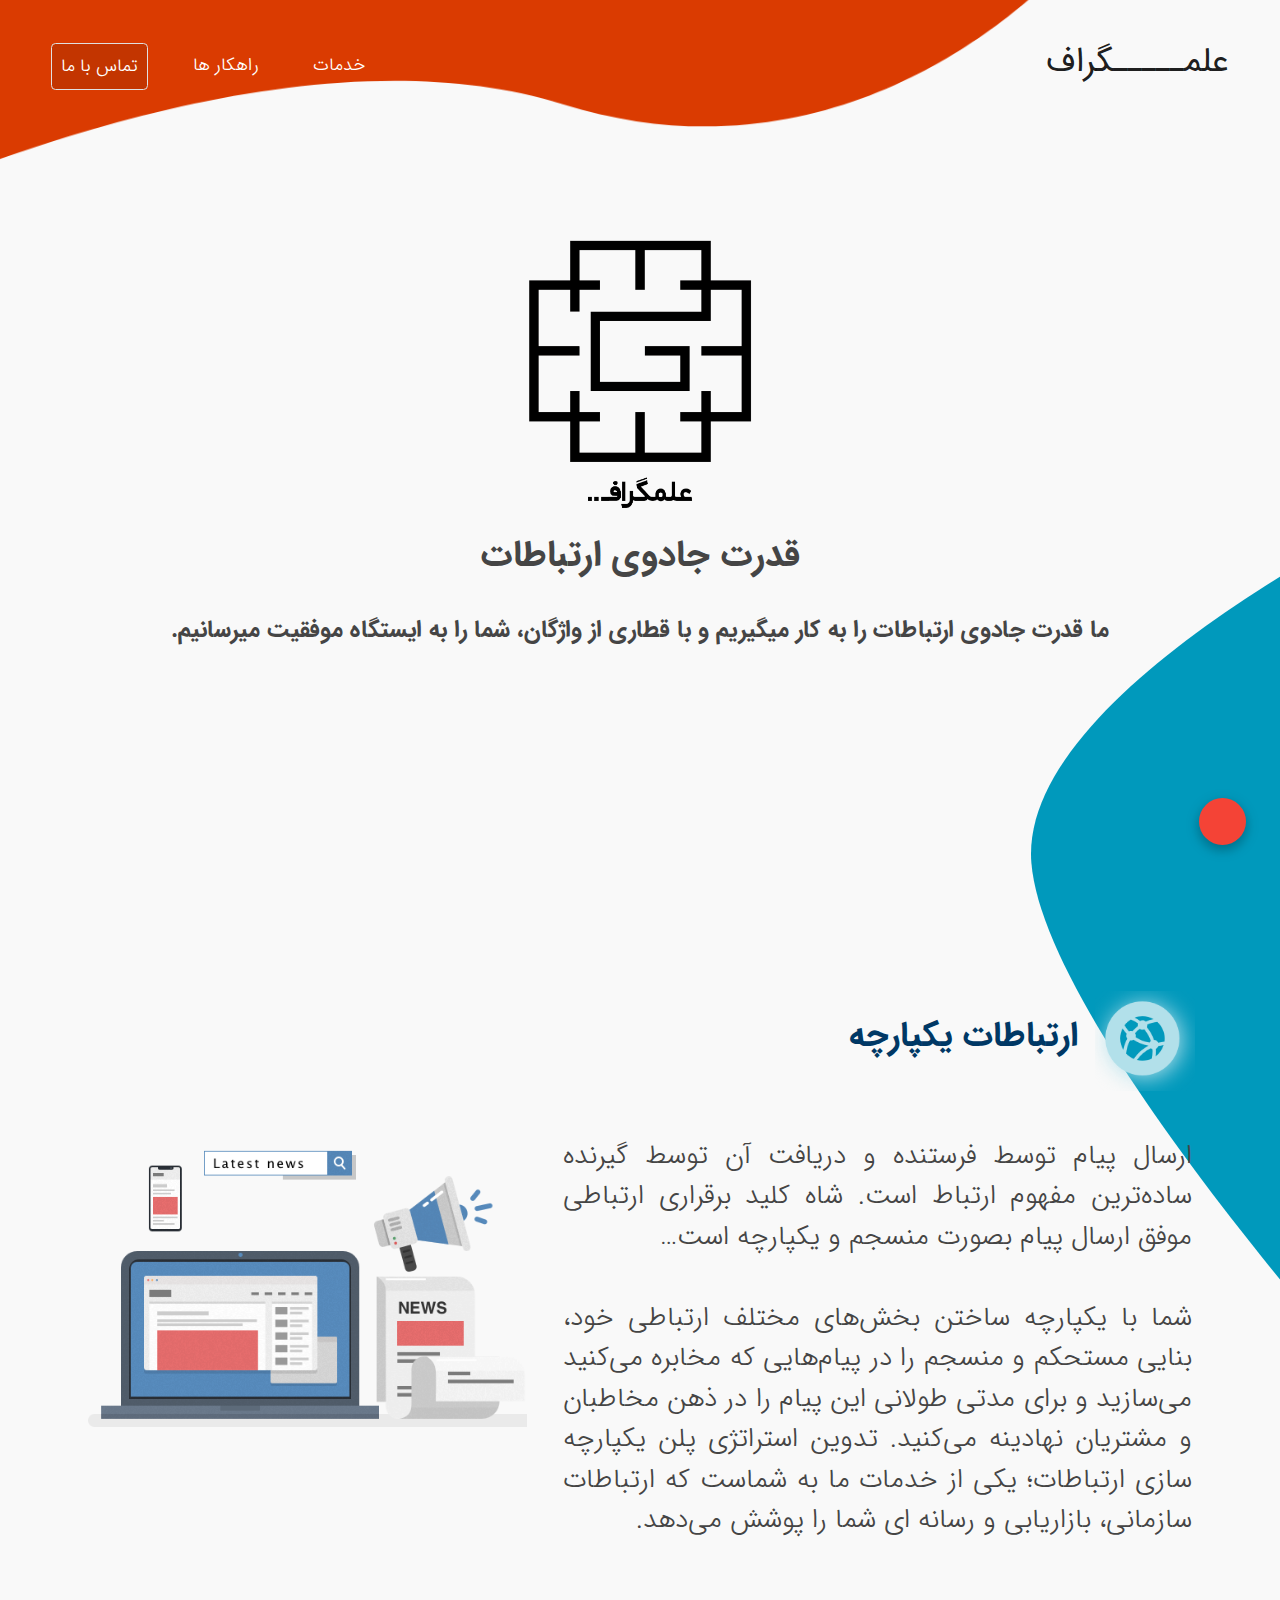
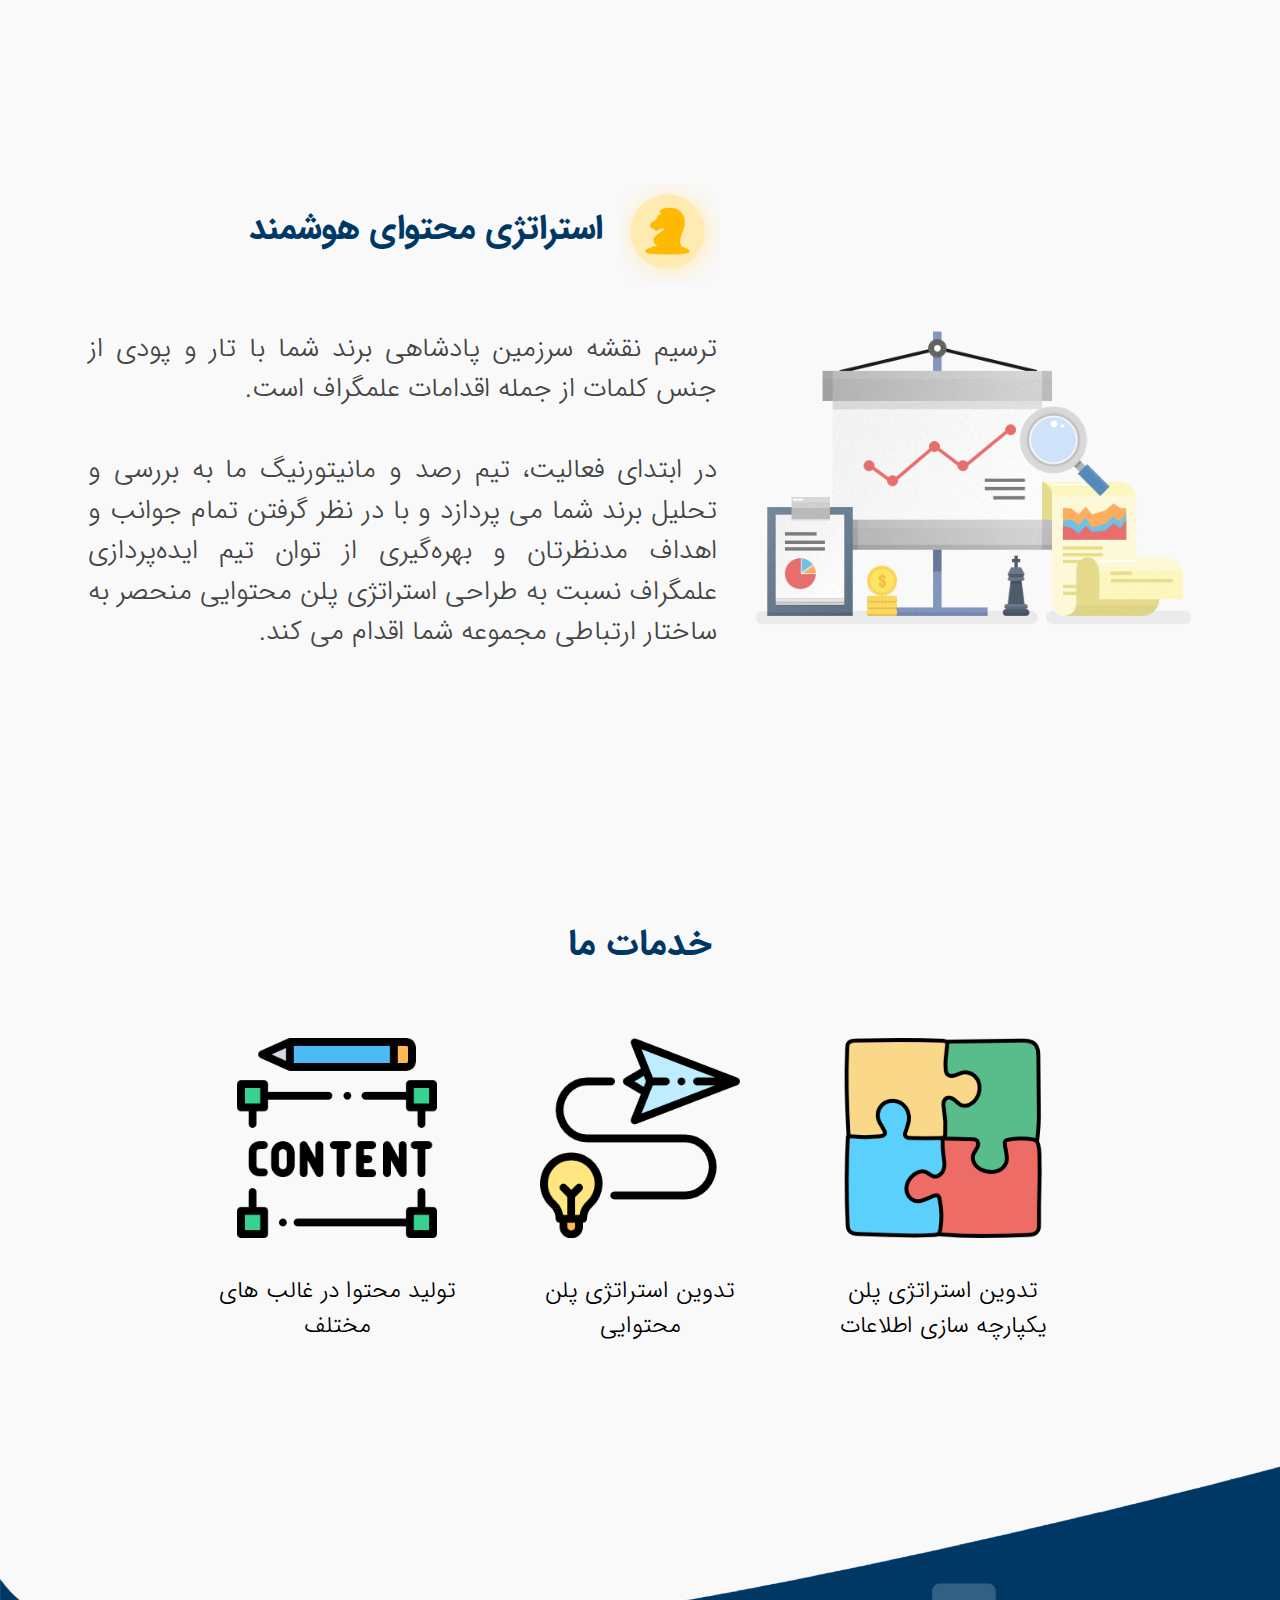
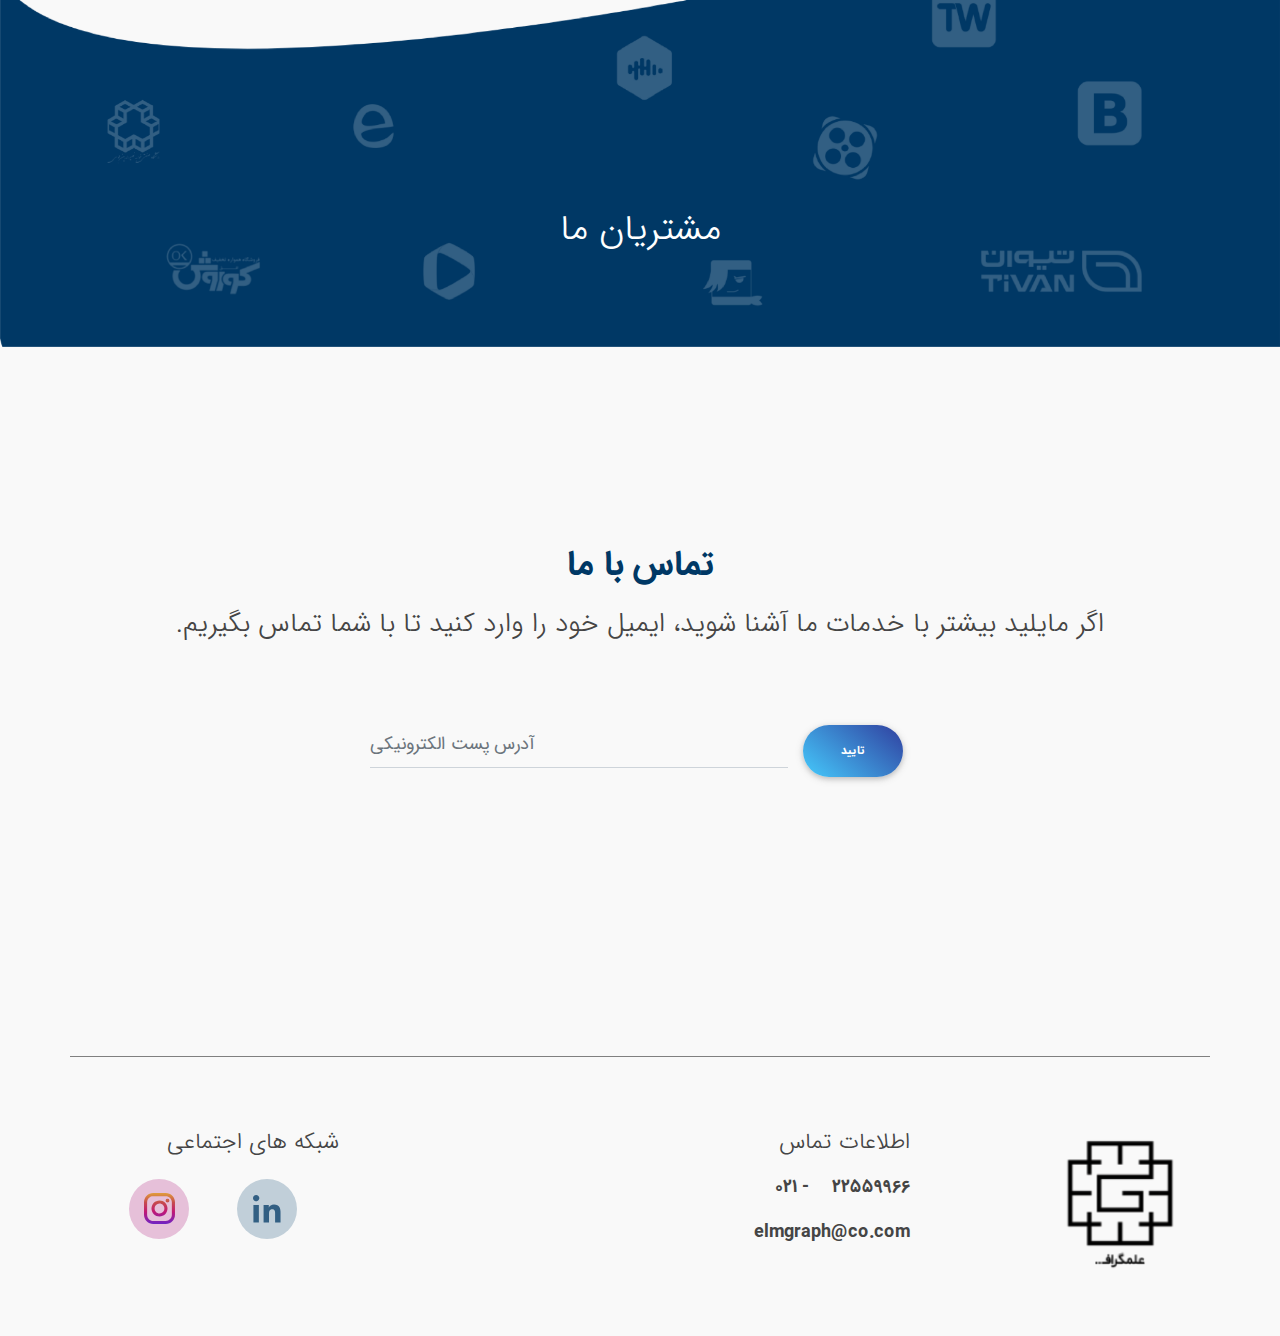
==== commit 84ec30a5: "version 1.0" ====
--- a/index.html
+++ b/index.html
@@ -5,6 +5,7 @@
   <meta name="viewport" content="width=device-width, initial-scale=1.0">
   <meta http-equiv="x-ua-compatible" content="ie=edge">
   <title>علمـــــگراف</title>
+  <link rel=icon href="assest/footer/logo.png">
   <!-- Bootstrap core CSS -->
   <link rel="stylesheet" href="./css/bootstrap.min.css">
   <!-- Fluent Design Bootstrap -->
@@ -15,21 +16,43 @@
   <link rel="stylesheet" href="https://use.fontawesome.com/releases/v5.6.3/css/all.css" integrity="sha384-UHRtZLI+pbxtHCWp1t77Bi1L4ZtiqrqD80Kn4Z8NTSRyMA2Fd33n5dQ8lWUE00s/" crossorigin="anonymous">
   <!-- IRANSANS -->
   <link rel="stylesheet" href="./font/IRANSans/WebFonts/css/style.css">
+  <!-- Animation -->
+  <link rel="stylesheet" href="css/animate.css">
 </head>
 <body>
   <!-- Start your project here-->
-  <div class="red-glue">
+  <div class="red-glue d-none d-md-block">
     <img class="img-responsive red-glue-image" src="./assest/red-glue.png"/>
   </div>
   <!--Main Navigation-->
-  <header class="my-4">
+  <header class="my-4" id="top-section">
     <nav class="navbar navbar-expand-lg navbar-light no-shaddow">
       <div class="container-fluid">
         <a class="navbar-brand" href="#"><h2><strong>علمـــــگراف</strong></h2></a>
-        <button class="navbar-toggler" type="button" data-toggle="collapse" data-target="#navbarSupportedContent"
+        <!-- <button class="navbar-toggler" type="button" data-toggle="collapse" data-target="#navbarSupportedContent"
           aria-controls="navbarSupportedContent" aria-expanded="false" aria-label="Toggle navigation">
           <span class="navbar-toggler-icon"></span>
-        </button>
+          
+        </button> -->
+
+        <div class="open d-block d-lg-none">
+          <span class="cls"></span>
+          <span>
+            <ul class="sub-menu ">
+              <li>
+                <a href="#our-service" title="about">خدمات</a>
+              </li>
+              <li>
+                <a href="#solutions" title="skills">راهکار ها</a>
+              </li>
+              <li>
+                <a href="#contact-us" title="jobs">تماس با ما</a>
+              </li>
+            </ul>
+          </span>
+          <span class="cls"></span>
+        </div>
+
         <div class="collapse navbar-collapse" id="navbarSupportedContent">
           <ul class="navbar-nav mr-auto">
             <li class="nav-item mx-3">
@@ -47,12 +70,14 @@
     </nav>
 
     <div class="container-fluid flex-center py-5 mt-5 main-title">
-      <div class="text-center wow fadeInUp d-flex flex-column align-items-center">
-        <img class="img-responsive" src="./assest/big-logo.png" alt="elmgraph" />
+      <div class="text-center d-flex flex-column align-items-center">
+        <img class="img-responsive wow slideInUp" src="./assest/big-logo.png" alt="elmgraph" />
         <div class="w-100"></div>
-        <h1>قدرت جادوی ارتباطات</h1>
-        <br>
-        <p class="font-size-normal font-weight-bold">ما قدرت جادوی ارتباطات را به کار میگیریم و با قطاری از واژگان، شما را به ایستگاه موفقیت میرسانیم.</p>
+        <div class="wow fadeInUp delay-1s">
+          <h1>قدرت جادوی ارتباطات</h1>
+          <br>
+          <p class="font-size-normal font-weight-bold">ما قدرت جادوی ارتباطات را به کار میگیریم و با قطاری از واژگان، شما را به ایستگاه موفقیت میرسانیم.</p>
+        </div>
       </div>
     </div>
   </header>
@@ -61,6 +86,11 @@
   <!--Main Layout-->
   <main class="text-right py-5 mt-3 p-relative top-section">
     <div class="container clearfix">
+      <div class="fixed-action-btn smooth-scroll" style="bottom: 45px; right: 24px;">
+        <a href="#top-section" class="btn-floating btn-large red">
+          <i class="fas fa-arrow-up"></i>
+        </a>
+      </div>
       <div class="row align-items-stretch my-10" id="solutions">
         <div class="blue-glue">
           <img class="blue-glue-image img-responsive"z src="./assest/blue-glue.png"/>
@@ -74,7 +104,7 @@
         <div class="w-100"></div>
         <div class="row no-gutters">
           <div class="col-12 col-lg-5 p-3 order-lg-2 text-center">
-            <img class="img-responsive w-100" src="./assest/sync-connection.png" />
+            <img class="img-responsive w-100 wow fadeInLeft" src="./assest/sync-connection.png" />
           </div>
           <div class="col-12 col-lg-7">
             <p class="font-size-medium order-lg-1 text-justify p-3">
@@ -103,7 +133,7 @@
         <div class="w-100"></div>
         <div class="row no-gutters flex-row-reverse">
           <div class="col-12 col-lg-5 p-3 order-lg-2 text-center">
-            <img class="img-responsive w-100" src="./assest/smart-strategy-img.png" />
+            <img class="img-responsive w-100 wow fadeInRight" src="./assest/smart-strategy-img.png" />
           </div>
           <div class="col-12 col-lg-7">
             <p class="font-size-medium order-lg-1 text-justify p-3">
@@ -123,27 +153,33 @@
         </div>
     
         <div class="col-xs-12 col-sm-4 col-md-3 square-col p-2 m-2 d-flex">
-          <div class="square-col-contet w-100 m-0 p-0 text-center">
-            <img class="d-flex mx-auto w-75 align-self-stretch" src="./assest/strategy-img.png" alt="Generic placeholder image">            
-            <p class="font-size-normal p-0 m-0">
-              تدوین استراتژی پلن یکپارچه سازی اطلاعات
-            </p>
+          <div class="square-col-contet w-100 m-0 p-0 text-center wow fadeInRight">
+            <a href="#contact-us" style="color: #000;">
+              <img class="d-flex mx-auto w-75 align-self-stretch" src="./assest/data-integrate-planning.png" alt="Generic placeholder image"  style="padding-bottom: 2rem;">            
+              <p class="font-size-normal p-0 m-0">
+                تدوین استراتژی پلن یکپارچه سازی اطلاعات
+              </p>
+            </a>
           </div>
         </div>
         <div class="col-xs-12 col-sm-4 col-md-3 square-col p-2 m-2 d-flex">
-          <div class="square-col-contet w-100 m-0 p-0 text-center">
-            <img class="d-flex mx-auto w-75 align-self-stretch" src="./assest/strategy-img.png" alt="Generic placeholder image">            
-            <p class="font-size-normal p-0 m-0">
-              تدوین استراتژی پلن محتوایی
-            </p>
+          <div class="square-col-contet w-100 m-0 p-0 text-center wow fadeInUp">
+            <a href="#contact-us" style="color: #000;">
+              <img class="d-flex mx-auto w-75 align-self-stretch" src="./assest/content-planning.png" alt="Generic placeholder image" style="padding-bottom: 2rem;">            
+              <p class="font-size-normal p-0 m-0">
+                تدوین استراتژی پلن محتوایی
+              </p>
+            </a>
           </div>
         </div>
         <div class="col-xs-12 col-sm-4 col-md-3 square-col p-2 m-2 d-flex">
-          <div class="square-col-contet w-100 m-0 p-0 text-center">
-            <img class="d-flex mx-auto w-75 align-self-stretch" src="./assest/strategy-img.png" alt="Generic placeholder image">            
-            <p class="font-size-normal p-0 m-0">
-              تولید محتوا در غالب های مختلف
-            </p>
+          <div class="square-col-contet w-100 m-0 p-0 text-center wow fadeInLeft">
+            <a href="content-service.html" style="color: #000;">
+              <img class="d-flex mx-auto w-75 align-self-stretch" src="./assest/making-content.png" alt="Generic placeholder image"  style="padding-bottom: 2rem;">            
+              <p class="font-size-normal p-0 m-0">
+                تولید محتوا در غالب های مختلف
+              </p>
+            </a>
           </div>
         </div>
       </div>
@@ -160,7 +196,7 @@
         <p class="font-size-medium text-center mb-5">اگر مایلید بیشتر با خدمات ما آشنا شوید، ایمیل خود را وارد کنید تا با شما تماس بگیریم.</p>
         <form class="form-inline md-form align-items-stretch flex-row-reverse mx-auto mb-4">
           <input class="form-control mr-sm-2 text-left flex-one" type="text" placeholder="آدرس پست الکترونیکی" aria-label="Search">
-          <button class="btn blue-gradient btn-rounded btn-sm smooth-rounded my-0" type="submit">تایید</button>
+          <button class="btn blue-gradient btn-rounded btn-sm smooth-rounded my-0 font-weight-bold" type="submit">تایید</button>
         </form>
       </div>    
     </div>
@@ -174,14 +210,8 @@
         <div class="mt-3">
           <div class="my-3">
             <span>
-              <i class="fas fa-map-marker-alt fa-lg ml-3"></i>
-              ایران، تهران، طالقانی، پلاک ۳۰، واحد ۱۲
-            </span>
-          </div>
-          <div class="my-3">
-            <span>
               <i class="fas fa-phone fa-lg ml-3"></i>
-              ۰۲۱ - ۲۲۵۵۹۹۶۶
+              ۲۲۵۵۹۹۶۶ - ۰۲۱
             </span>
           </div>
           <div class="my-3">
@@ -199,7 +229,7 @@
 
       <div class="col-xs-12 col-sm-6 col-md-3 order-xs-3 order-sm-3 order-md-3 my-3 mx-auto">
         <h5 class="w-100 text-uppercase">شبکه های اجتماعی</h5>
-        <div class="d-flex flex-row mt-3 mx-auto justify-content-center">
+        <div class="d-flex flex-row mt-3 mx-auto justify-content-evenly">
           <a class="m-1" href="https://www.linkedin.com/company/elmgraph/about/">
             <img src="./assest/footer/linkedin.png"/>
             <!-- <i class="fab fa-linkedin-in fa-lg mr-md-5 mr-3 fa-2x"> </i> -->
@@ -207,10 +237,6 @@
           <a class="m-1" href="https://www.instagram.com/elmgraph.co/">
             <img src="./assest/footer/instagram.png"/>
             <!-- <i class="fab fa-instagram fa-lg mr-md-5 mr-3 fa-2x"> </i> -->
-          </a>
-          <a class="m-1">
-            <img src="./assest/footer/facebook.png"/>
-            <!-- <i class="fab fa-facebook-f fa-lg mr-md-5 mr-3 fa-2x"> </i> -->
           </a>
         </div>
       </div>
@@ -228,6 +254,26 @@
   <script type="text/javascript" src="./js/bootstrap.min.js"></script>
   <!-- MDB JavaScript -->
   <script type="text/javascript" src="./js/mdb.js"></script>
+
+  <script>
+    $(document).ready(function() {
+      $(document).delegate('.open', 'click', function(event){
+        $(this).addClass('oppenned');
+        event.stopPropagation();
+      })
+      $(document).delegate('body', 'click', function(event) {
+        $('.open').removeClass('oppenned');
+      })
+      $(document).delegate('.cls', 'click', function(event){
+        $('.open').removeClass('oppenned');
+        event.stopPropagation();
+      });
+    });
+  </script>
+  <script src="js/wow.min.js"></script>
+  <script>
+  new WOW().init();
+  </script>
 </body>
 
 </html>
--- a/css/style.css
+++ b/css/style.css
@@ -9,6 +9,55 @@
   color: #454545 !important;
 }
 
+.justify-content-evenly {
+  justify-content: space-evenly !important;
+}
+
+.fixed-action-btn {
+  position: fixed;
+  z-index: 998;
+  right: 35px;
+  bottom: 35px;
+  margin-bottom: 0;
+  padding-top: 15px;
+}
+
+.btn-floating {
+  -webkit-box-shadow: 0 5px 11px 0 rgba(0,0,0,.18), 0 4px 15px 0 rgba(0,0,0,.15);
+  box-shadow: 0 5px 11px 0 rgba(0,0,0,.18), 0 4px 15px 0 rgba(0,0,0,.15);
+  width: 47px;
+  height: 47px;
+  position: relative;
+  z-index: 1;
+  vertical-align: middle;
+  display: inline-block;
+  overflow: hidden;
+  -webkit-transition: all .2s ease-in-out;
+  -o-transition: all .2s ease-in-out;
+  transition: all .2s ease-in-out;
+  margin: 10px;
+  -webkit-border-radius: 50%;
+  border-radius: 50%;
+  padding: 0;
+  cursor: pointer;
+}
+
+a.waves-effect, a.waves-light {
+  display: inline-block;
+}
+
+.btn-floating i {
+  display: inline-block;
+  width: inherit;
+  text-align: center;
+  color: #fff;
+}
+
+.btn-floating i {
+  font-size: 1.25rem;
+  line-height: 47px;
+}
+
 .no-shaddow {
   box-shadow: none !important;
 }
@@ -24,8 +73,8 @@
 .main-titles-logo {
   width: 20vw;
   height: 20vw;
-  max-width: 150px;
-  max-height: 150px;
+  max-width: 100px;
+  max-height: 100px;
 }
 
 .w-60 {
@@ -145,4 +194,187 @@
 
 .nav-item .nav-link:hover {
   text-decoration: none !important;
-}+}
+
+
+
+
+
+
+
+
+
+.open {
+  position: absolute;
+  top: 0px;
+  left: 40px;
+  width: 50px;
+  height: 50px;
+  display: block;
+  cursor: pointer;
+  transition: opacity 0.2s linear;
+}
+.open:hover {
+  opacity: 0.8;
+}
+.open span {
+  display: block;
+  float: left;
+  clear: both;
+  height: 4px;
+  width: 40px;
+  border-radius: 40px;
+  background-color: black;
+  position: absolute;
+  right: 3px;
+  top: 3px;
+  overflow: hidden;
+  transition: all 0.4s ease;
+}
+.open span:nth-child(1) {
+  margin-top: 10px;
+  z-index: 9;
+}
+.open span:nth-child(2) {
+  margin-top: 25px;
+}
+.open span:nth-child(3) {
+  margin-top: 40px;
+}
+
+.sub-menu {
+  transition: all 0.8s cubic-bezier(0.68, -0.55, 0.265, 1.55);
+  height: 0;
+  width: 0;
+  right: 0;
+  top: 0;
+  position: absolute;
+  background-color: rgba(218, 59, 1, 0.80);
+  border-radius: 50%;
+  z-index: 18;
+  overflow: hidden;
+}
+.sub-menu li {
+  display: block;
+  float: left;
+  clear: both;
+  height: auto;
+  margin-right: -160px;
+  transition: all 0.5s cubic-bezier(0.68, -0.55, 0.265, 1.55);
+}
+.sub-menu li:first-child {
+  margin-top: 200px;
+}
+.sub-menu li:nth-child(1) {
+  -webkit-transition-delay: 0.05s;
+}
+.sub-menu li:nth-child(2) {
+  -webkit-transition-delay: 0.10s;
+}
+.sub-menu li:nth-child(3) {
+  -webkit-transition-delay: 0.15s;
+}
+.sub-menu li:nth-child(4) {
+  -webkit-transition-delay: 0.20s;
+}
+.sub-menu li:nth-child(5) {
+  -webkit-transition-delay: 0.25s;
+}
+.sub-menu li a {
+  color: #fff;
+  font-size: 1rem;
+  width: 100%;
+  display: block;
+  float: left;
+  line-height: 50px;
+}
+
+.oppenned span {
+  background-color: white;
+}
+
+.oppenned .sub-menu {
+  opacity: 1;
+  height: 400px;
+  width: 400px;
+}
+.oppenned span:nth-child(2) {
+  overflow: visible;
+}
+.oppenned span:nth-child(1), .oppenned span:nth-child(3) {
+  z-index: 100;
+  -webkit-transform: rotate(45deg);
+          transform: rotate(45deg);
+}
+.oppenned span:nth-child(1) {
+  -webkit-transform: rotate(45deg) translateY(12px) translateX(12px);
+          transform: rotate(45deg) translateY(12px) translateX(12px);
+}
+.oppenned span:nth-child(2) {
+  height: 400px;
+  width: 400px;
+  right: -170px;
+  top: -160px;
+  border-radius: 50%;
+  background-color: rgba(218, 59, 1, 0.80);
+}
+.oppenned span:nth-child(3) {
+  -webkit-transform: rotate(-45deg) translateY(-10px) translateX(10px);
+          transform: rotate(-45deg) translateY(-10px) translateX(10px);
+}
+.oppenned li {
+  margin-left: 200px;
+}
+
+.button {
+  display: block;
+  float: left;
+  clear: both;
+  padding: 20px 40px;
+  background: #fff;
+  border-radius: 3px;
+  border: 2px solid rgba(218, 59, 1, 0.54);
+  overflow: hidden;
+  position: relative;
+}
+.button:after {
+  transition: -webkit-transform 0.3s ease;
+  transition: transform 0.3s ease;
+  transition: transform 0.3s ease, -webkit-transform 0.3s ease;
+  content: "";
+  position: absolute;
+  height: 200px;
+  width: 400px;
+  -webkit-transform: rotate(45deg) translateX(-540px) translateY(-100px);
+          transform: rotate(45deg) translateX(-540px) translateY(-100px);
+  background: #10a1ea;
+  z-index: 1;
+}
+.button:before {
+  transition: -webkit-transform 0.5s cubic-bezier(0.68, -0.55, 0.265, 1.55);
+  transition: transform 0.5s cubic-bezier(0.68, -0.55, 0.265, 1.55);
+  transition: transform 0.5s cubic-bezier(0.68, -0.55, 0.265, 1.55), -webkit-transform 0.5s cubic-bezier(0.68, -0.55, 0.265, 1.55);
+  content: attr(title);
+  position: absolute;
+  top: 0;
+  left: 0;
+  width: 100%;
+  height: 100%;
+  color: #fff;
+  z-index: 2;
+  text-align: center;
+  padding: 20px 40px;
+  -webkit-transform: translateY(200px);
+          transform: translateY(200px);
+}
+.button:hover {
+  text-decoration: none;
+}
+.button:hover:after {
+  -webkit-transform: translateX(-300px) translateY(-100px);
+          transform: translateX(-300px) translateY(-100px);
+}
+.button:hover:before {
+  -webkit-transform: translateY(0);
+          transform: translateY(0);
+}
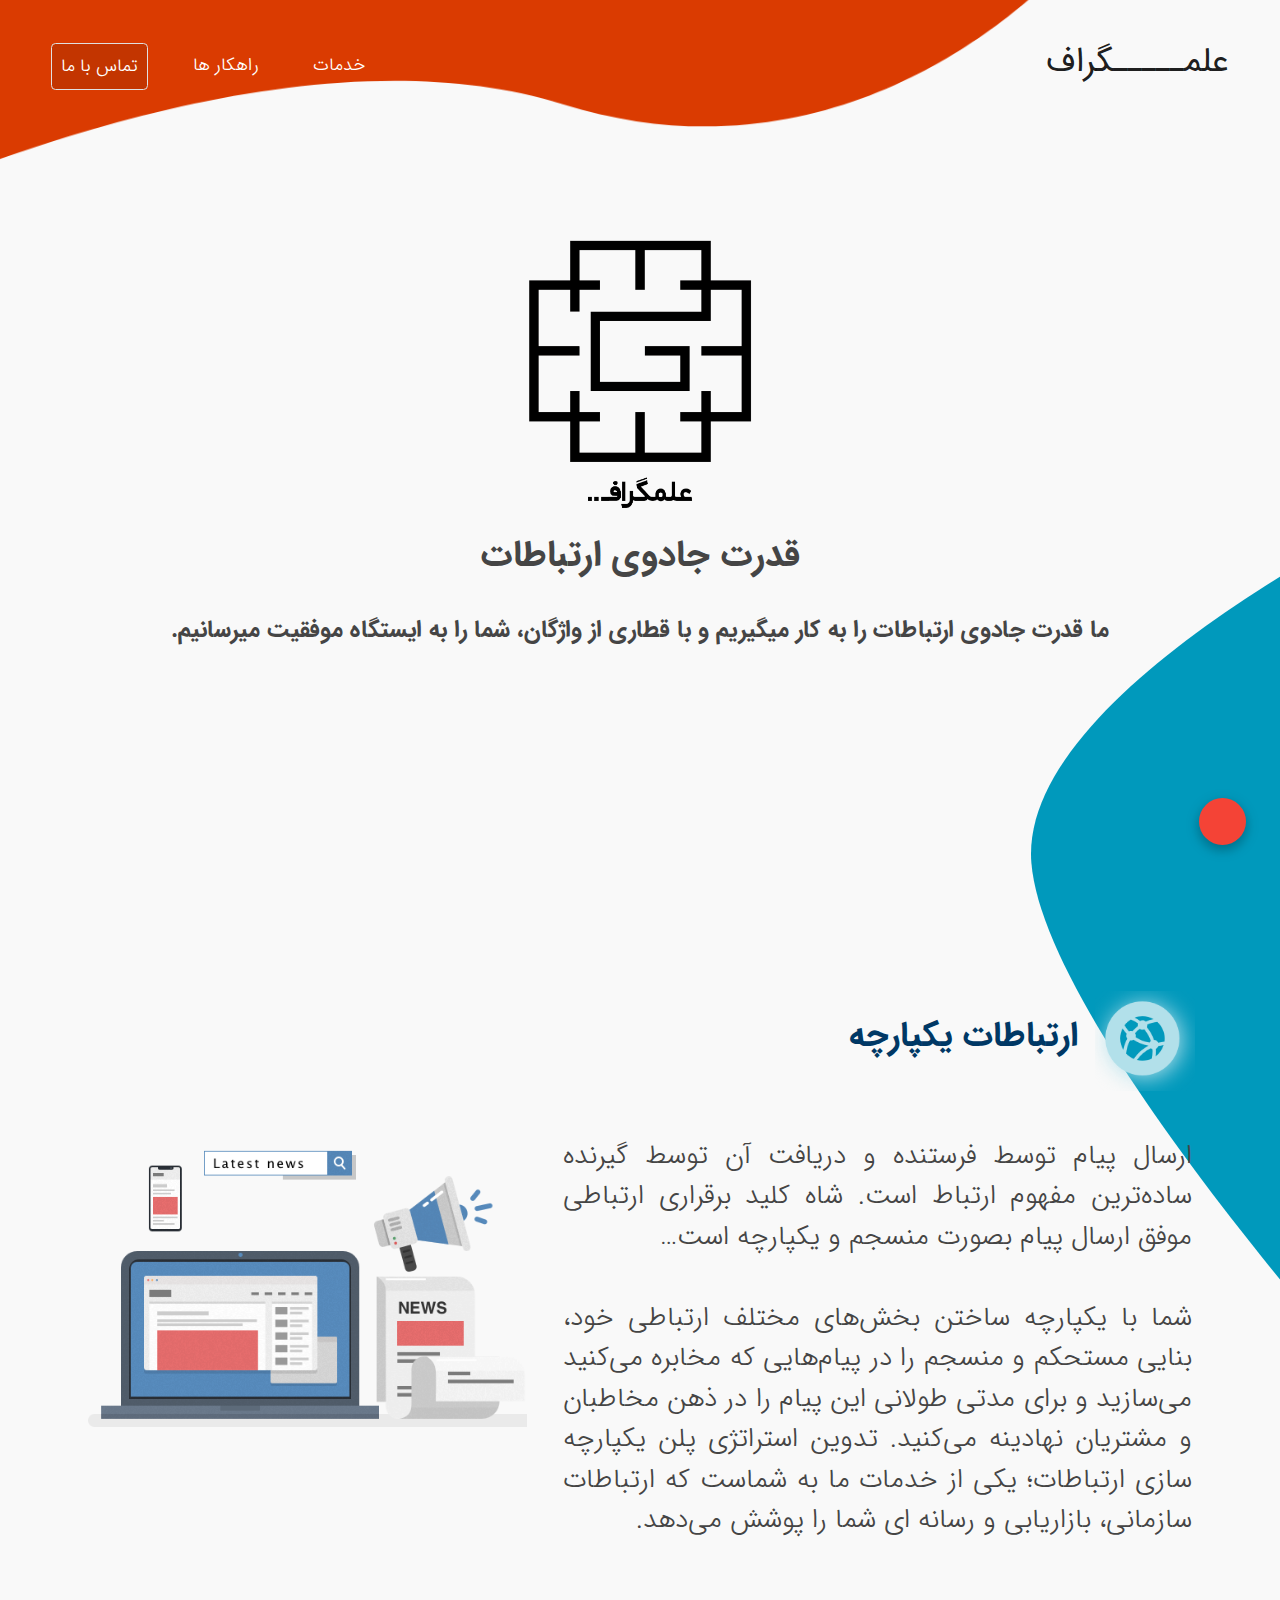
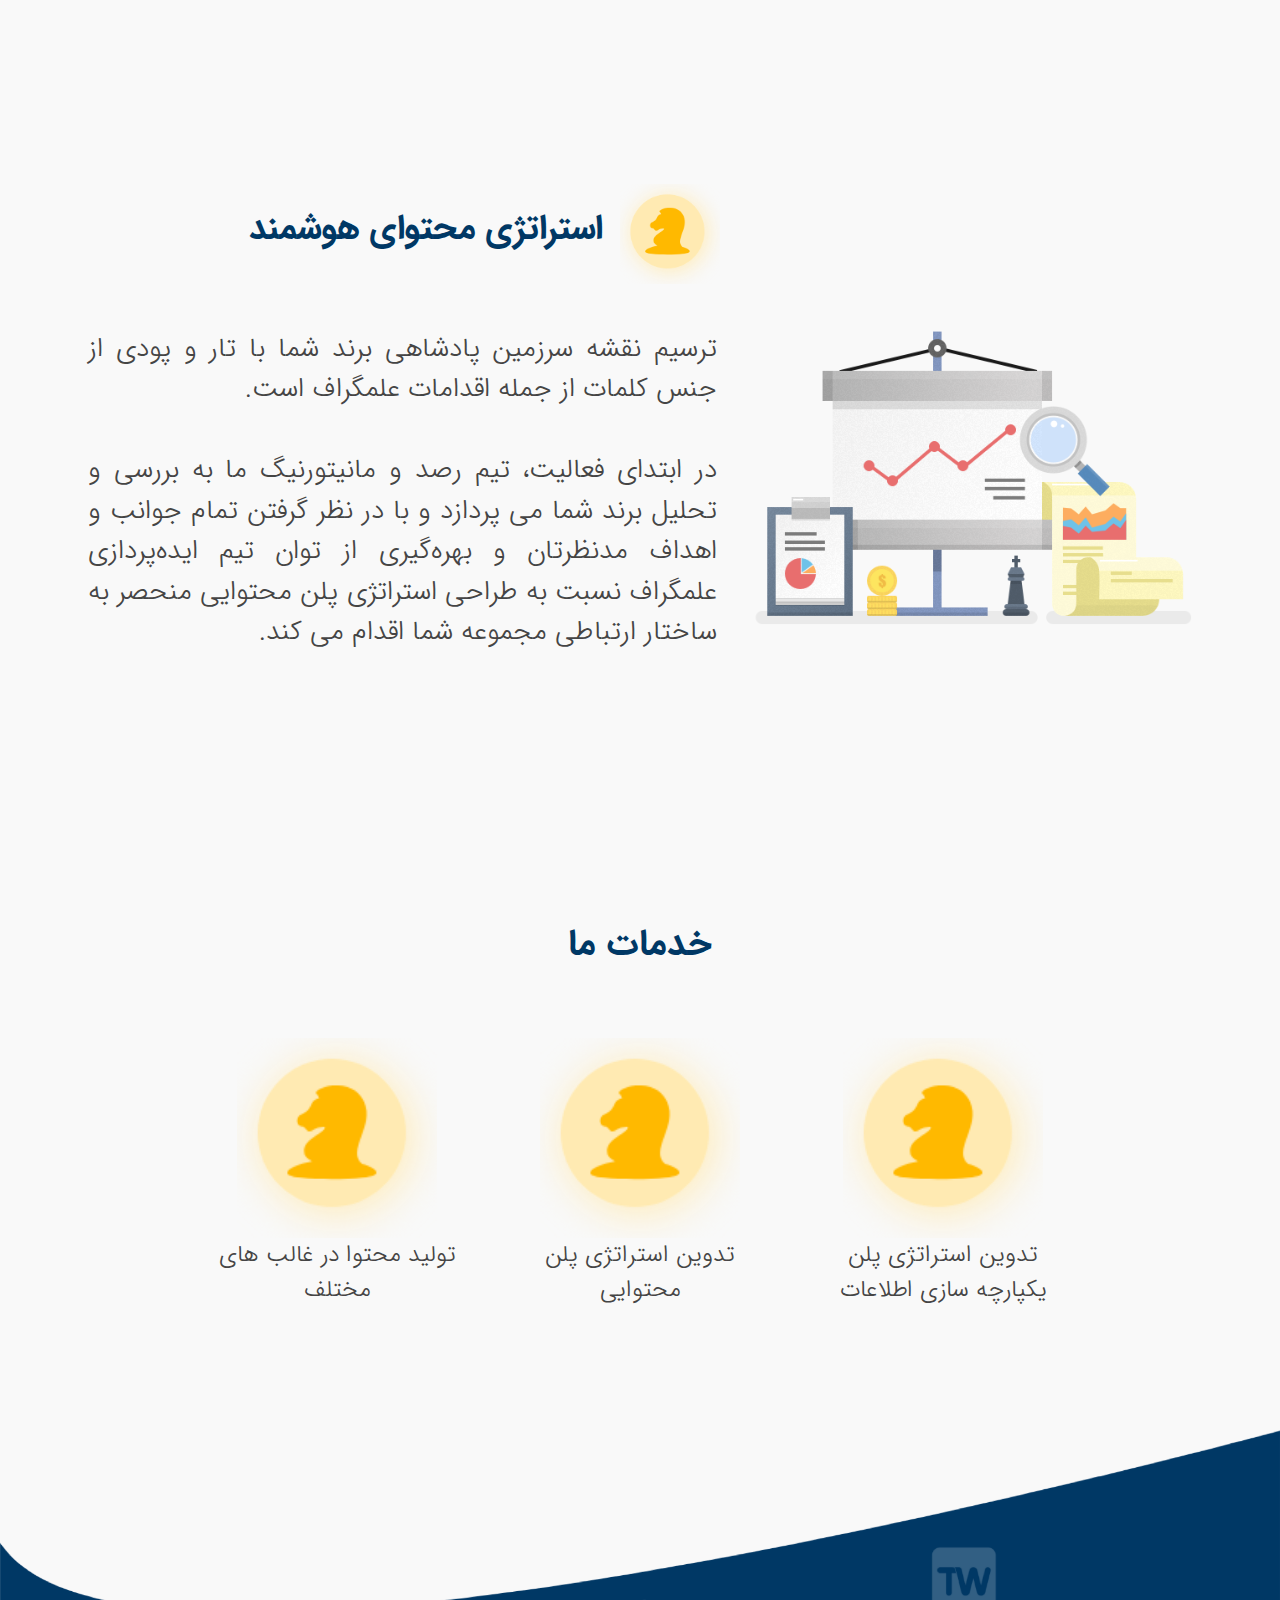
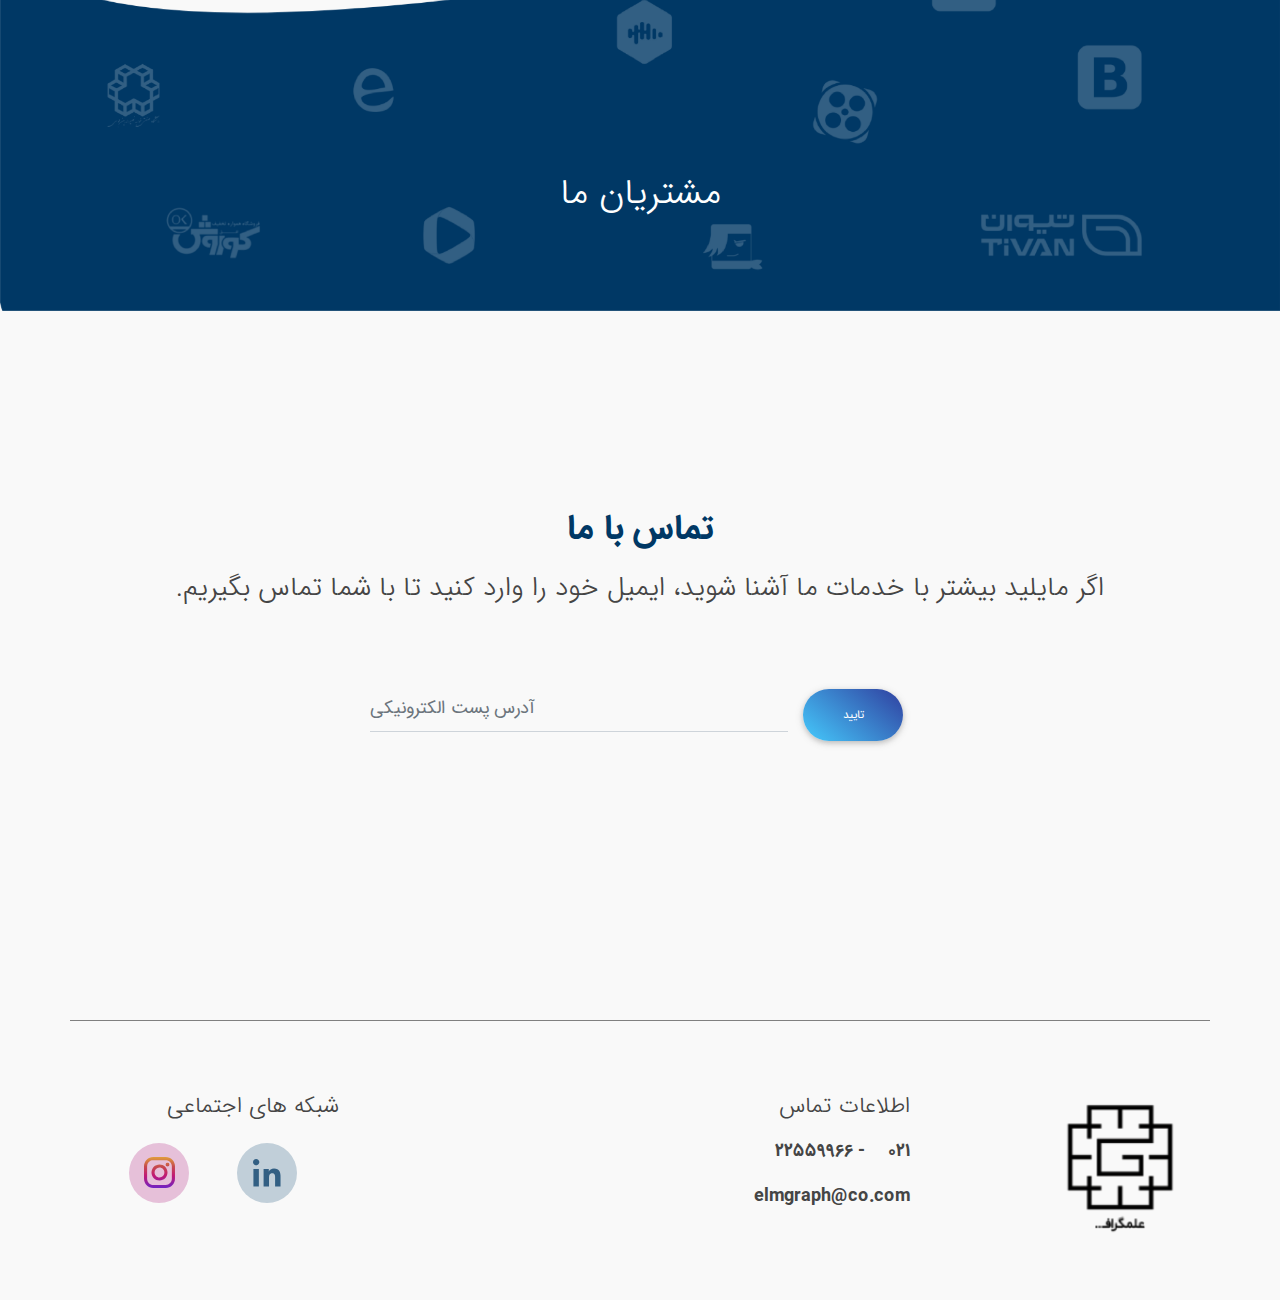
==== commit 2b1cfccc: "back to top button added" ====
--- a/index.html
+++ b/index.html
@@ -5,7 +5,6 @@
   <meta name="viewport" content="width=device-width, initial-scale=1.0">
   <meta http-equiv="x-ua-compatible" content="ie=edge">
   <title>علمـــــگراف</title>
-  <link rel=icon href="assest/footer/logo.png">
   <!-- Bootstrap core CSS -->
   <link rel="stylesheet" href="./css/bootstrap.min.css">
   <!-- Fluent Design Bootstrap -->
@@ -16,12 +15,10 @@
   <link rel="stylesheet" href="https://use.fontawesome.com/releases/v5.6.3/css/all.css" integrity="sha384-UHRtZLI+pbxtHCWp1t77Bi1L4ZtiqrqD80Kn4Z8NTSRyMA2Fd33n5dQ8lWUE00s/" crossorigin="anonymous">
   <!-- IRANSANS -->
   <link rel="stylesheet" href="./font/IRANSans/WebFonts/css/style.css">
-  <!-- Animation -->
-  <link rel="stylesheet" href="css/animate.css">
 </head>
 <body>
   <!-- Start your project here-->
-  <div class="red-glue d-none d-md-block">
+  <div class="red-glue">
     <img class="img-responsive red-glue-image" src="./assest/red-glue.png"/>
   </div>
   <!--Main Navigation-->
@@ -29,30 +26,10 @@
     <nav class="navbar navbar-expand-lg navbar-light no-shaddow">
       <div class="container-fluid">
         <a class="navbar-brand" href="#"><h2><strong>علمـــــگراف</strong></h2></a>
-        <!-- <button class="navbar-toggler" type="button" data-toggle="collapse" data-target="#navbarSupportedContent"
+        <button class="navbar-toggler" type="button" data-toggle="collapse" data-target="#navbarSupportedContent"
           aria-controls="navbarSupportedContent" aria-expanded="false" aria-label="Toggle navigation">
           <span class="navbar-toggler-icon"></span>
-          
-        </button> -->
-
-        <div class="open d-block d-lg-none">
-          <span class="cls"></span>
-          <span>
-            <ul class="sub-menu ">
-              <li>
-                <a href="#our-service" title="about">خدمات</a>
-              </li>
-              <li>
-                <a href="#solutions" title="skills">راهکار ها</a>
-              </li>
-              <li>
-                <a href="#contact-us" title="jobs">تماس با ما</a>
-              </li>
-            </ul>
-          </span>
-          <span class="cls"></span>
-        </div>
-
+        </button>
         <div class="collapse navbar-collapse" id="navbarSupportedContent">
           <ul class="navbar-nav mr-auto">
             <li class="nav-item mx-3">
@@ -70,14 +47,12 @@
     </nav>
 
     <div class="container-fluid flex-center py-5 mt-5 main-title">
-      <div class="text-center d-flex flex-column align-items-center">
-        <img class="img-responsive wow slideInUp" src="./assest/big-logo.png" alt="elmgraph" />
+      <div class="text-center wow fadeInUp d-flex flex-column align-items-center">
+        <img class="img-responsive" src="./assest/big-logo.png" alt="elmgraph" />
         <div class="w-100"></div>
-        <div class="wow fadeInUp delay-1s">
-          <h1>قدرت جادوی ارتباطات</h1>
-          <br>
-          <p class="font-size-normal font-weight-bold">ما قدرت جادوی ارتباطات را به کار میگیریم و با قطاری از واژگان، شما را به ایستگاه موفقیت میرسانیم.</p>
-        </div>
+        <h1>قدرت جادوی ارتباطات</h1>
+        <br>
+        <p class="font-size-normal font-weight-bold">ما قدرت جادوی ارتباطات را به کار میگیریم و با قطاری از واژگان، شما را به ایستگاه موفقیت میرسانیم.</p>
       </div>
     </div>
   </header>
@@ -104,7 +79,7 @@
         <div class="w-100"></div>
         <div class="row no-gutters">
           <div class="col-12 col-lg-5 p-3 order-lg-2 text-center">
-            <img class="img-responsive w-100 wow fadeInLeft" src="./assest/sync-connection.png" />
+            <img class="img-responsive w-100" src="./assest/sync-connection.png" />
           </div>
           <div class="col-12 col-lg-7">
             <p class="font-size-medium order-lg-1 text-justify p-3">
@@ -133,7 +108,7 @@
         <div class="w-100"></div>
         <div class="row no-gutters flex-row-reverse">
           <div class="col-12 col-lg-5 p-3 order-lg-2 text-center">
-            <img class="img-responsive w-100 wow fadeInRight" src="./assest/smart-strategy-img.png" />
+            <img class="img-responsive w-100" src="./assest/smart-strategy-img.png" />
           </div>
           <div class="col-12 col-lg-7">
             <p class="font-size-medium order-lg-1 text-justify p-3">
@@ -153,33 +128,27 @@
         </div>
     
         <div class="col-xs-12 col-sm-4 col-md-3 square-col p-2 m-2 d-flex">
-          <div class="square-col-contet w-100 m-0 p-0 text-center wow fadeInRight">
-            <a href="#contact-us" style="color: #000;">
-              <img class="d-flex mx-auto w-75 align-self-stretch" src="./assest/data-integrate-planning.png" alt="Generic placeholder image"  style="padding-bottom: 2rem;">            
-              <p class="font-size-normal p-0 m-0">
-                تدوین استراتژی پلن یکپارچه سازی اطلاعات
-              </p>
-            </a>
+          <div class="square-col-contet w-100 m-0 p-0 text-center">
+            <img class="d-flex mx-auto w-75 align-self-stretch" src="./assest/strategy-img.png" alt="Generic placeholder image">            
+            <p class="font-size-normal p-0 m-0">
+              تدوین استراتژی پلن یکپارچه سازی اطلاعات
+            </p>
           </div>
         </div>
         <div class="col-xs-12 col-sm-4 col-md-3 square-col p-2 m-2 d-flex">
-          <div class="square-col-contet w-100 m-0 p-0 text-center wow fadeInUp">
-            <a href="#contact-us" style="color: #000;">
-              <img class="d-flex mx-auto w-75 align-self-stretch" src="./assest/content-planning.png" alt="Generic placeholder image" style="padding-bottom: 2rem;">            
-              <p class="font-size-normal p-0 m-0">
-                تدوین استراتژی پلن محتوایی
-              </p>
-            </a>
+          <div class="square-col-contet w-100 m-0 p-0 text-center">
+            <img class="d-flex mx-auto w-75 align-self-stretch" src="./assest/strategy-img.png" alt="Generic placeholder image">            
+            <p class="font-size-normal p-0 m-0">
+              تدوین استراتژی پلن محتوایی
+            </p>
           </div>
         </div>
         <div class="col-xs-12 col-sm-4 col-md-3 square-col p-2 m-2 d-flex">
-          <div class="square-col-contet w-100 m-0 p-0 text-center wow fadeInLeft">
-            <a href="content-service.html" style="color: #000;">
-              <img class="d-flex mx-auto w-75 align-self-stretch" src="./assest/making-content.png" alt="Generic placeholder image"  style="padding-bottom: 2rem;">            
-              <p class="font-size-normal p-0 m-0">
-                تولید محتوا در غالب های مختلف
-              </p>
-            </a>
+          <div class="square-col-contet w-100 m-0 p-0 text-center">
+            <img class="d-flex mx-auto w-75 align-self-stretch" src="./assest/strategy-img.png" alt="Generic placeholder image">            
+            <p class="font-size-normal p-0 m-0">
+              تولید محتوا در غالب های مختلف
+            </p>
           </div>
         </div>
       </div>
@@ -196,7 +165,7 @@
         <p class="font-size-medium text-center mb-5">اگر مایلید بیشتر با خدمات ما آشنا شوید، ایمیل خود را وارد کنید تا با شما تماس بگیریم.</p>
         <form class="form-inline md-form align-items-stretch flex-row-reverse mx-auto mb-4">
           <input class="form-control mr-sm-2 text-left flex-one" type="text" placeholder="آدرس پست الکترونیکی" aria-label="Search">
-          <button class="btn blue-gradient btn-rounded btn-sm smooth-rounded my-0 font-weight-bold" type="submit">تایید</button>
+          <button class="btn blue-gradient btn-rounded btn-sm smooth-rounded my-0" type="submit">تایید</button>
         </form>
       </div>    
     </div>
@@ -211,7 +180,7 @@
           <div class="my-3">
             <span>
               <i class="fas fa-phone fa-lg ml-3"></i>
-              ۲۲۵۵۹۹۶۶ - ۰۲۱
+              ۰۲۱ - ۲۲۵۵۹۹۶۶
             </span>
           </div>
           <div class="my-3">
@@ -254,26 +223,6 @@
   <script type="text/javascript" src="./js/bootstrap.min.js"></script>
   <!-- MDB JavaScript -->
   <script type="text/javascript" src="./js/mdb.js"></script>
-
-  <script>
-    $(document).ready(function() {
-      $(document).delegate('.open', 'click', function(event){
-        $(this).addClass('oppenned');
-        event.stopPropagation();
-      })
-      $(document).delegate('body', 'click', function(event) {
-        $('.open').removeClass('oppenned');
-      })
-      $(document).delegate('.cls', 'click', function(event){
-        $('.open').removeClass('oppenned');
-        event.stopPropagation();
-      });
-    });
-  </script>
-  <script src="js/wow.min.js"></script>
-  <script>
-  new WOW().init();
-  </script>
 </body>
 
 </html>
--- a/css/mdb.css
+++ b/css/mdb.css
@@ -7662,6 +7662,12 @@
   scroll-behavior: smooth;
 }
 
+.center-justified {
+  text-align: justify;
+  -moz-text-align-last: center;
+  text-align-last: center;
+}
+
 h1 {
   font-size: 1rem;
   font-size: 1.5rem;
--- a/css/style.css
+++ b/css/style.css
@@ -194,187 +194,4 @@
 
 .nav-item .nav-link:hover {
   text-decoration: none !important;
-}
-
-
-
-
-
-
-
-
-
-.open {
-  position: absolute;
-  top: 0px;
-  left: 40px;
-  width: 50px;
-  height: 50px;
-  display: block;
-  cursor: pointer;
-  transition: opacity 0.2s linear;
-}
-.open:hover {
-  opacity: 0.8;
-}
-.open span {
-  display: block;
-  float: left;
-  clear: both;
-  height: 4px;
-  width: 40px;
-  border-radius: 40px;
-  background-color: black;
-  position: absolute;
-  right: 3px;
-  top: 3px;
-  overflow: hidden;
-  transition: all 0.4s ease;
-}
-.open span:nth-child(1) {
-  margin-top: 10px;
-  z-index: 9;
-}
-.open span:nth-child(2) {
-  margin-top: 25px;
-}
-.open span:nth-child(3) {
-  margin-top: 40px;
-}
-
-.sub-menu {
-  transition: all 0.8s cubic-bezier(0.68, -0.55, 0.265, 1.55);
-  height: 0;
-  width: 0;
-  right: 0;
-  top: 0;
-  position: absolute;
-  background-color: rgba(218, 59, 1, 0.80);
-  border-radius: 50%;
-  z-index: 18;
-  overflow: hidden;
-}
-.sub-menu li {
-  display: block;
-  float: left;
-  clear: both;
-  height: auto;
-  margin-right: -160px;
-  transition: all 0.5s cubic-bezier(0.68, -0.55, 0.265, 1.55);
-}
-.sub-menu li:first-child {
-  margin-top: 200px;
-}
-.sub-menu li:nth-child(1) {
-  -webkit-transition-delay: 0.05s;
-}
-.sub-menu li:nth-child(2) {
-  -webkit-transition-delay: 0.10s;
-}
-.sub-menu li:nth-child(3) {
-  -webkit-transition-delay: 0.15s;
-}
-.sub-menu li:nth-child(4) {
-  -webkit-transition-delay: 0.20s;
-}
-.sub-menu li:nth-child(5) {
-  -webkit-transition-delay: 0.25s;
-}
-.sub-menu li a {
-  color: #fff;
-  font-size: 1rem;
-  width: 100%;
-  display: block;
-  float: left;
-  line-height: 50px;
-}
-
-.oppenned span {
-  background-color: white;
-}
-
-.oppenned .sub-menu {
-  opacity: 1;
-  height: 400px;
-  width: 400px;
-}
-.oppenned span:nth-child(2) {
-  overflow: visible;
-}
-.oppenned span:nth-child(1), .oppenned span:nth-child(3) {
-  z-index: 100;
-  -webkit-transform: rotate(45deg);
-          transform: rotate(45deg);
-}
-.oppenned span:nth-child(1) {
-  -webkit-transform: rotate(45deg) translateY(12px) translateX(12px);
-          transform: rotate(45deg) translateY(12px) translateX(12px);
-}
-.oppenned span:nth-child(2) {
-  height: 400px;
-  width: 400px;
-  right: -170px;
-  top: -160px;
-  border-radius: 50%;
-  background-color: rgba(218, 59, 1, 0.80);
-}
-.oppenned span:nth-child(3) {
-  -webkit-transform: rotate(-45deg) translateY(-10px) translateX(10px);
-          transform: rotate(-45deg) translateY(-10px) translateX(10px);
-}
-.oppenned li {
-  margin-left: 200px;
-}
-
-.button {
-  display: block;
-  float: left;
-  clear: both;
-  padding: 20px 40px;
-  background: #fff;
-  border-radius: 3px;
-  border: 2px solid rgba(218, 59, 1, 0.54);
-  overflow: hidden;
-  position: relative;
-}
-.button:after {
-  transition: -webkit-transform 0.3s ease;
-  transition: transform 0.3s ease;
-  transition: transform 0.3s ease, -webkit-transform 0.3s ease;
-  content: "";
-  position: absolute;
-  height: 200px;
-  width: 400px;
-  -webkit-transform: rotate(45deg) translateX(-540px) translateY(-100px);
-          transform: rotate(45deg) translateX(-540px) translateY(-100px);
-  background: #10a1ea;
-  z-index: 1;
-}
-.button:before {
-  transition: -webkit-transform 0.5s cubic-bezier(0.68, -0.55, 0.265, 1.55);
-  transition: transform 0.5s cubic-bezier(0.68, -0.55, 0.265, 1.55);
-  transition: transform 0.5s cubic-bezier(0.68, -0.55, 0.265, 1.55), -webkit-transform 0.5s cubic-bezier(0.68, -0.55, 0.265, 1.55);
-  content: attr(title);
-  position: absolute;
-  top: 0;
-  left: 0;
-  width: 100%;
-  height: 100%;
-  color: #fff;
-  z-index: 2;
-  text-align: center;
-  padding: 20px 40px;
-  -webkit-transform: translateY(200px);
-          transform: translateY(200px);
-}
-.button:hover {
-  text-decoration: none;
-}
-.button:hover:after {
-  -webkit-transform: translateX(-300px) translateY(-100px);
-          transform: translateX(-300px) translateY(-100px);
-}
-.button:hover:before {
-  -webkit-transform: translateY(0);
-          transform: translateY(0);
-}
+}